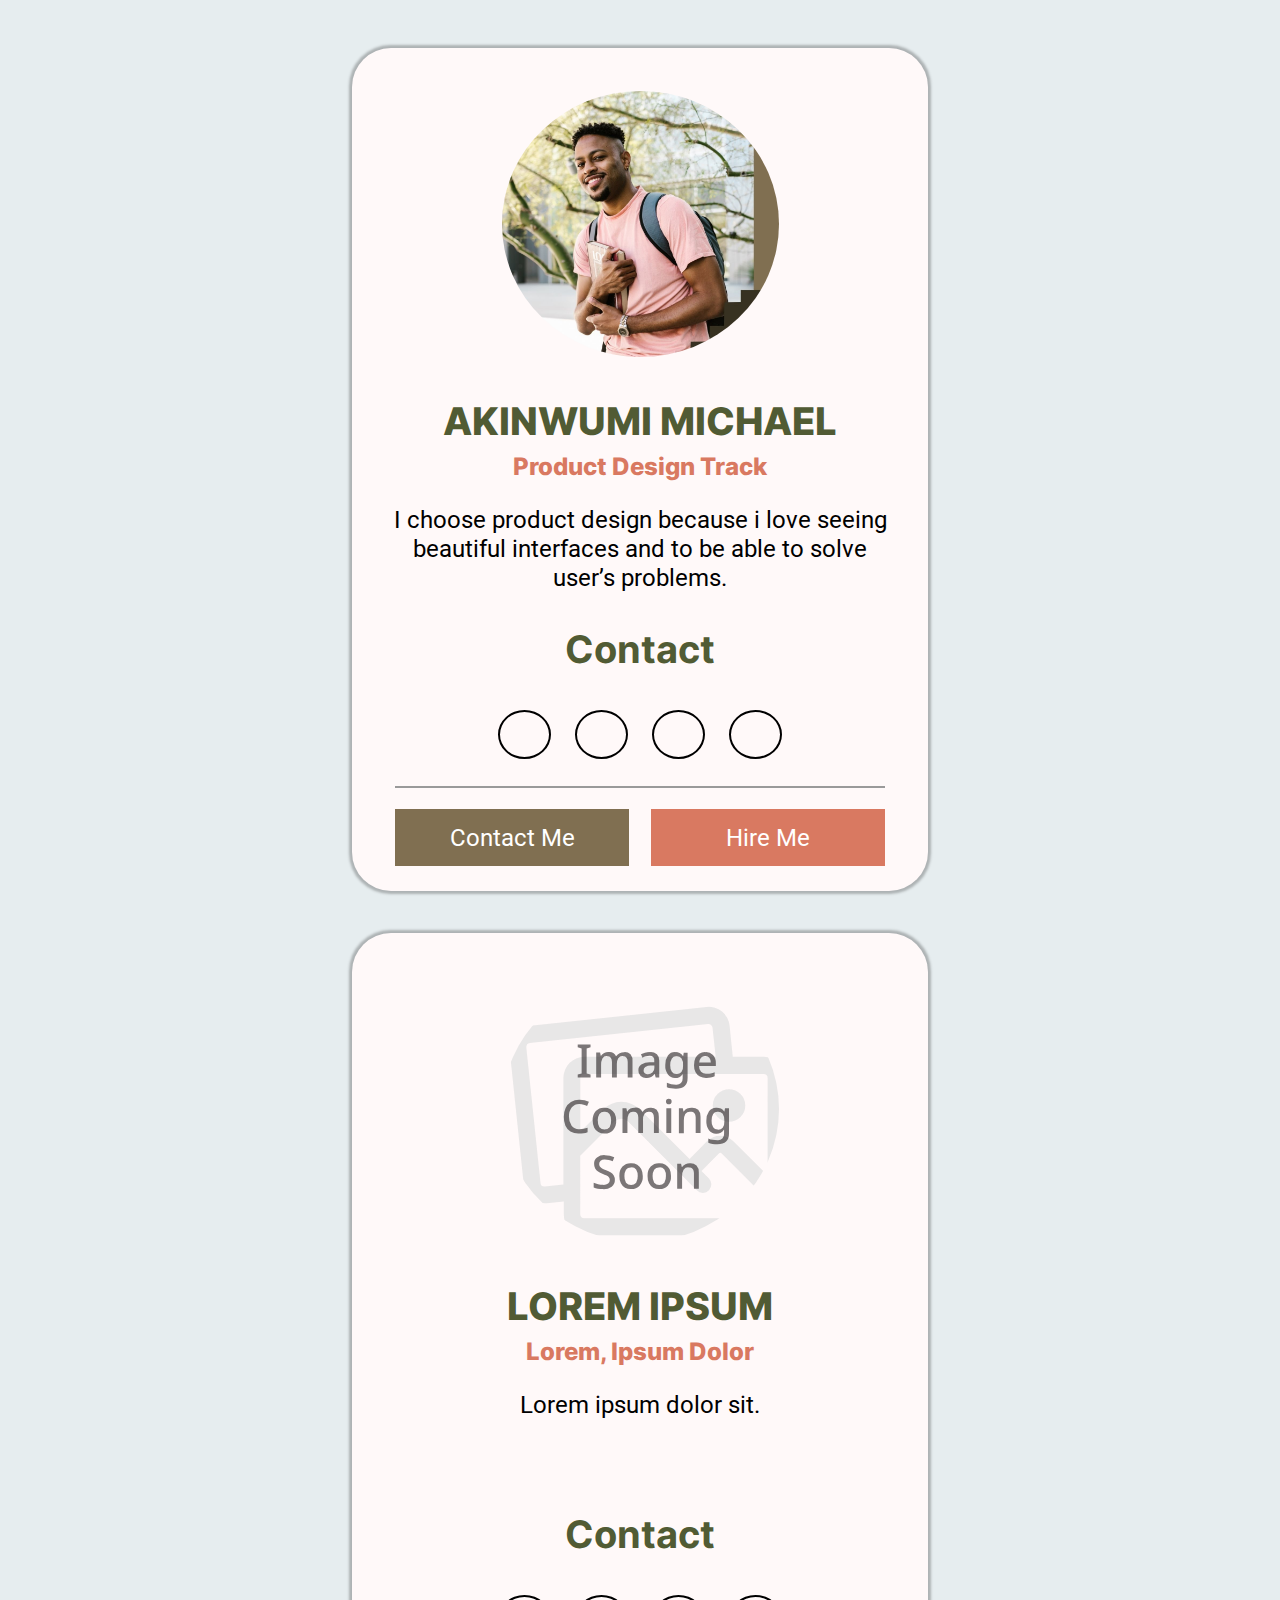
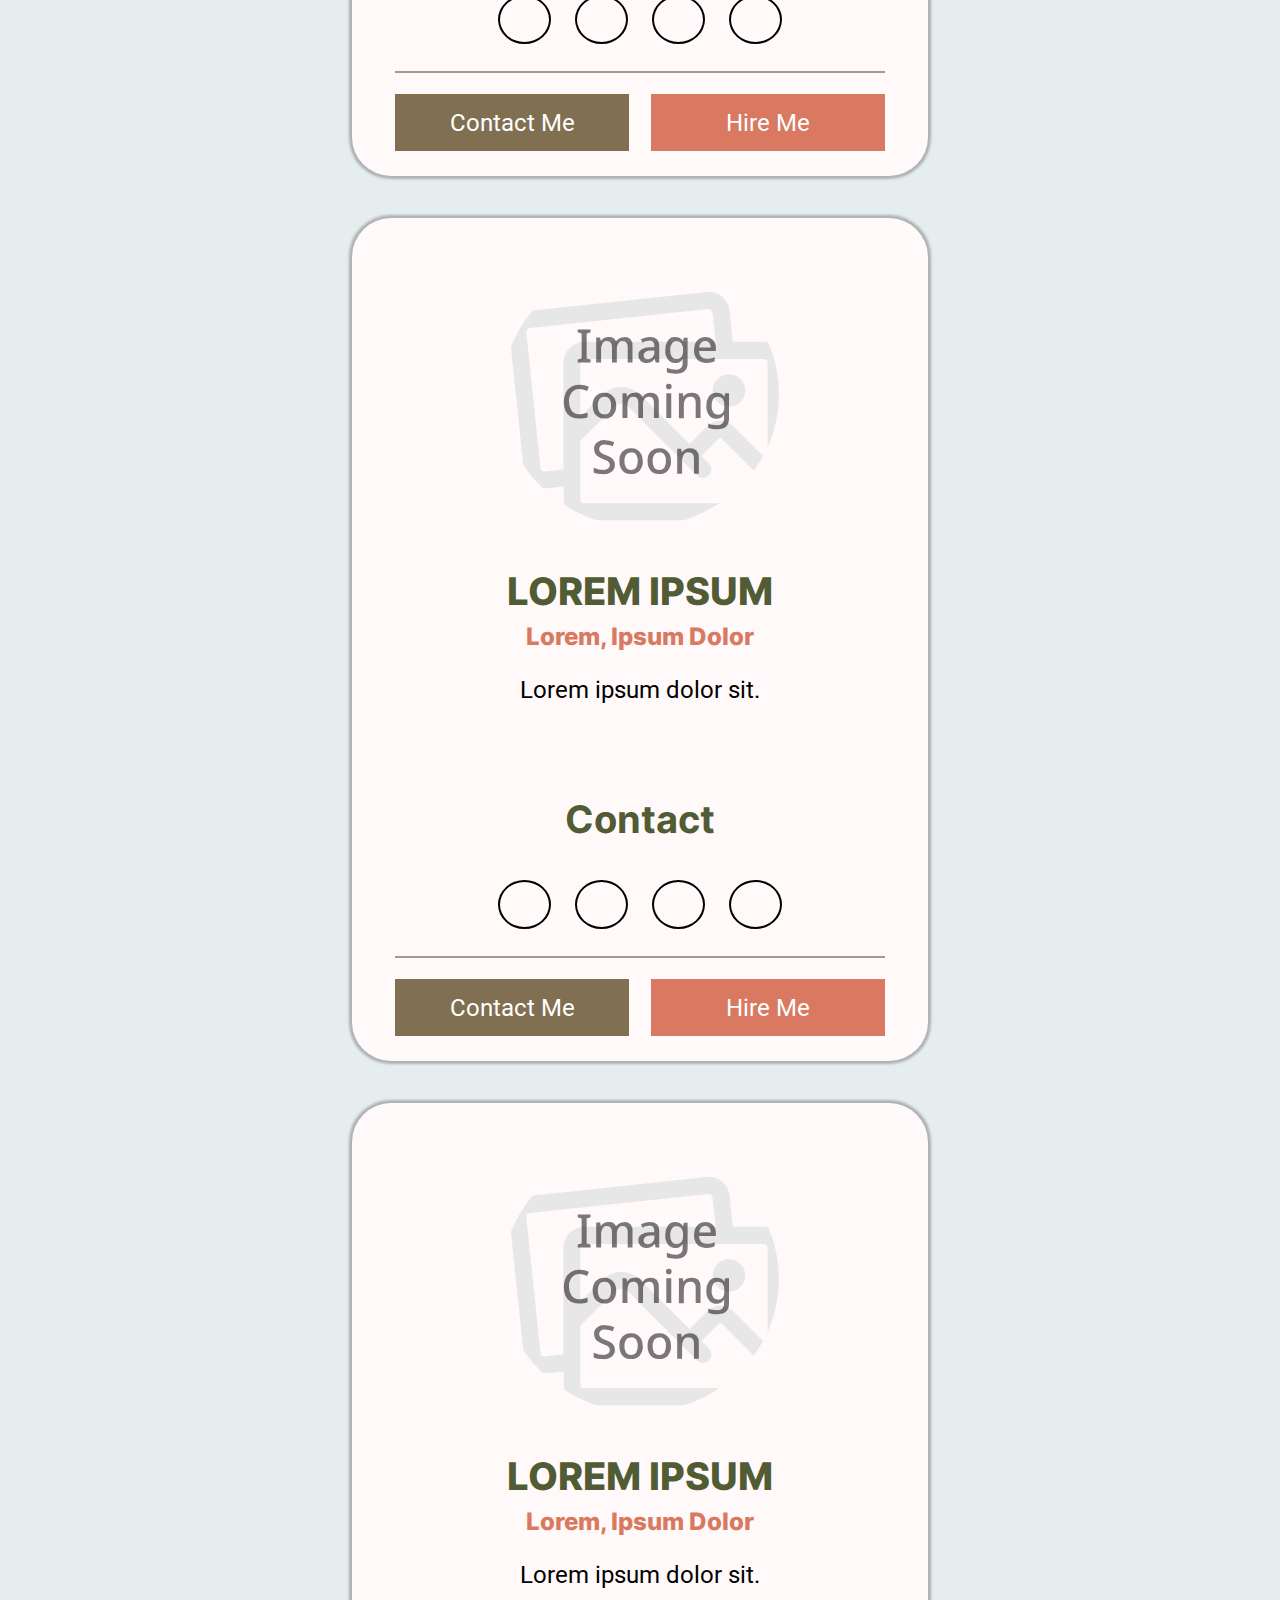
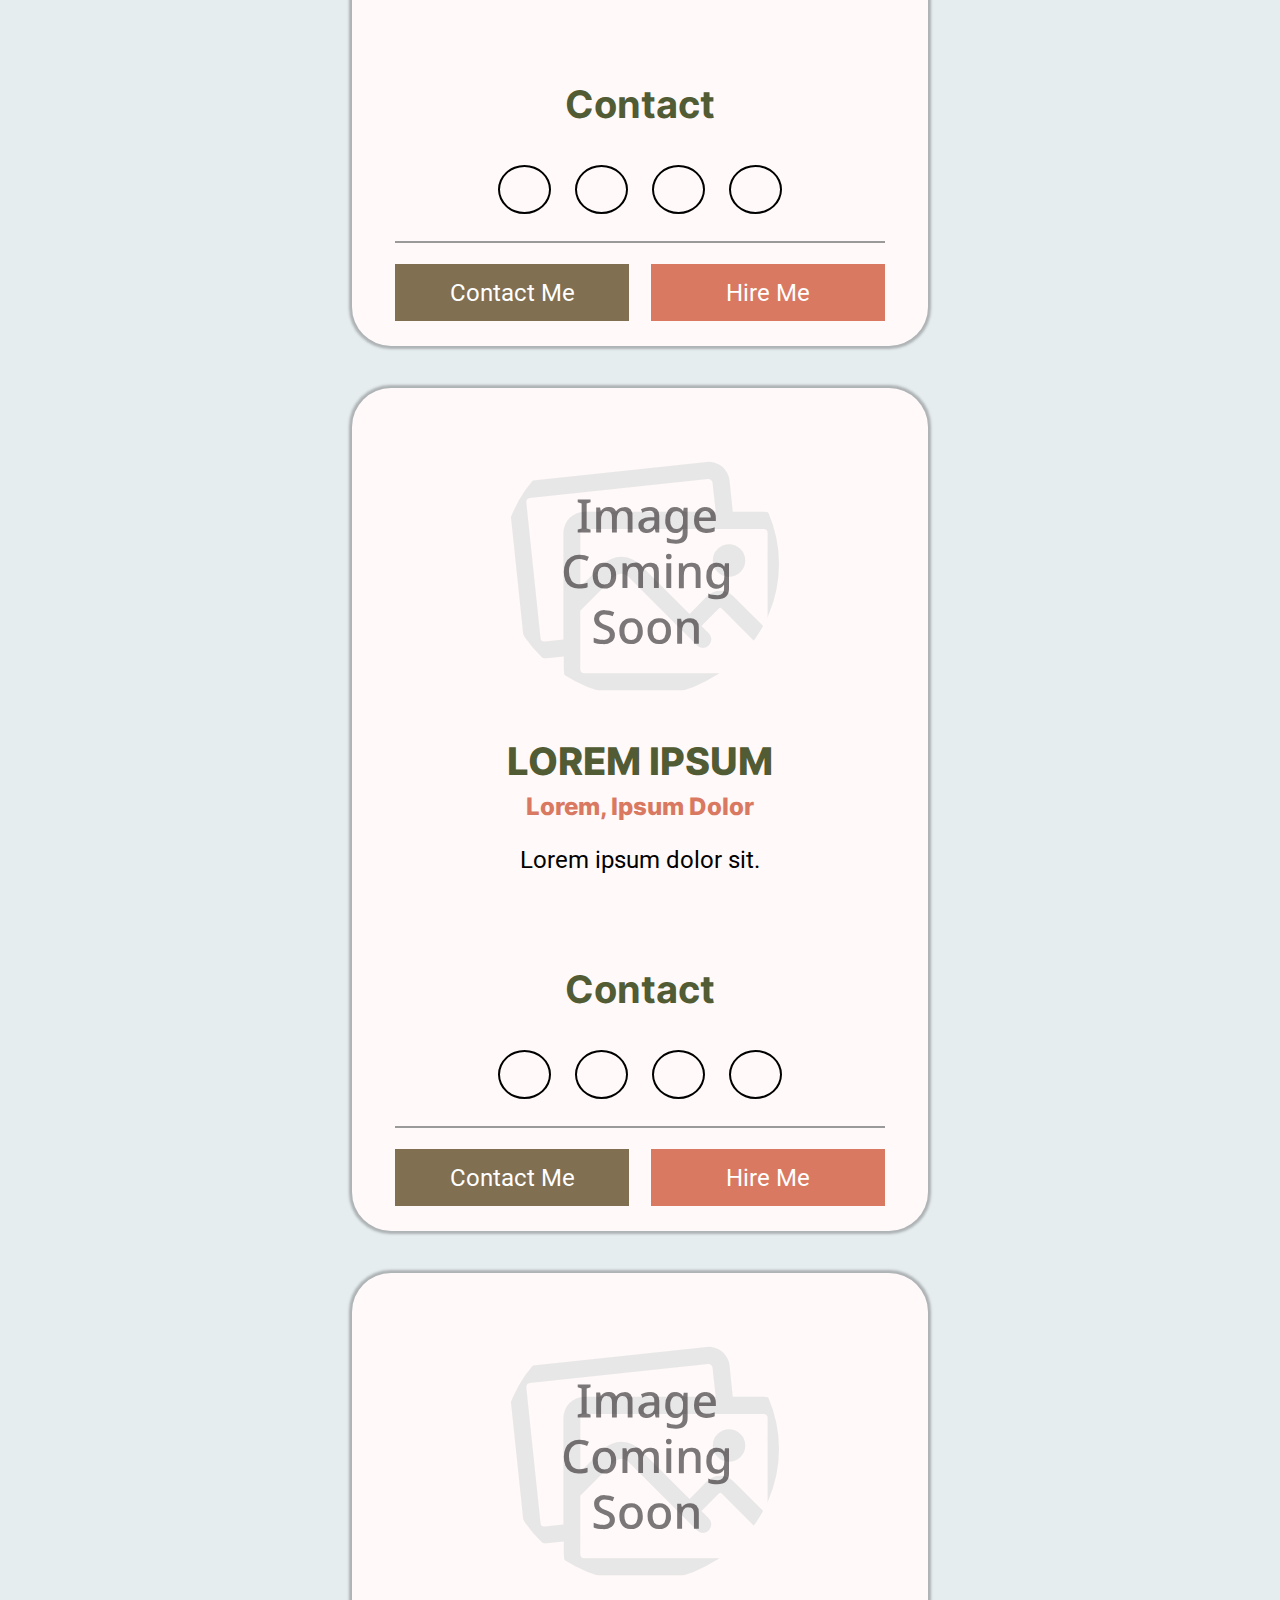
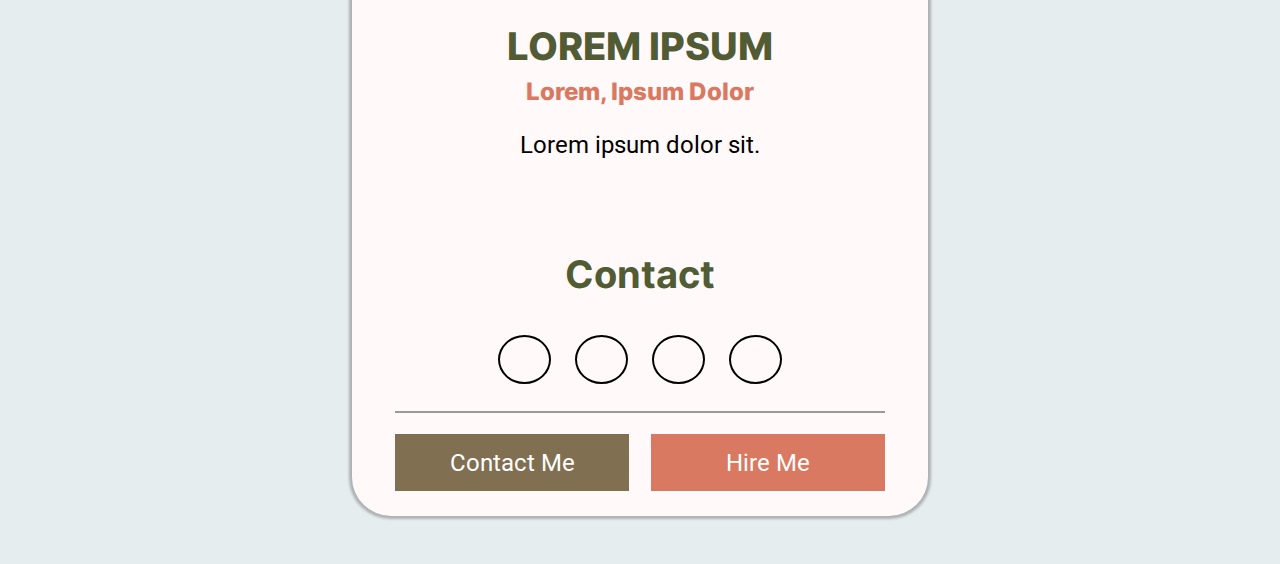
==== assignment-card/index.html @ 0c10f3e3 "Commit assigned usercards" ====
<!DOCTYPE html>
<html lang="en">
      <head>
            <meta charset="UTF-8" />
            <meta
                  name="viewport"
                  content="width=device-width, initial-scale=1.0"
            />
            <link rel="stylesheet" href="./assets/css/reset.css" />
            <link rel="stylesheet" href="./assets/css/styles.css" />
            <link
                  rel="stylesheet"
                  href="https://cdnjs.cloudflare.com/ajax/libs/font-awesome/6.5.2/css/all.min.css"
                  integrity="sha512-SnH5WK+bZxgPHs44uWIX+LLJAJ9/2PkPKZ5QiAj6Ta86w+fsb2TkcmfRyVX3pBnMFcV7oQPJkl9QevSCWr3W6A=="
                  crossorigin="anonymous"
                  referrerpolicy="no-referrer"
            />
            <title>Title</title>
      </head>
      <body>
            <article class="user-card-1">
                  <header>
                        <div class="uc1-pfp-wrapper">
                              <img
                                    class="uc1-pfp"
                                    src="./assets/images/e0ad8383e7678d2ae6176941e4cc9ec3.jpeg"
                                    alt="Profile picture"
                                    title="Profile picture"
                              />
                        </div>
                  </header>
                  <main>
                        <div class="fixed-height">
                              <h2 class="uc1-username">Akinwumi Michael</h2>
                              <p class="uc1-occupation">Product design track</p>
                              <p class="uc1-description">
                                    I choose product design because i love
                                    seeing beautiful interfaces and to be able
                                    to solve user’s problems.
                              </p>
                        </div>
                        <ul class="uc1-h3-margin">
                              <h3 class="uc1-socials-h3">Contact</h3>
                              <div class="uc1-socials-div">
                                    <li class="uc1-social-link">
                                          <a href="https://www.facebook.com"
                                                ><i
                                                      class="fa-brands fa-facebook-f"
                                                ></i
                                          ></a>
                                    </li>
                                    <li class="uc1-social-link">
                                          <a href="https://www.whatsapp.com"
                                                ><i
                                                      class="fa-brands fa-whatsapp"
                                                ></i
                                          ></a>
                                    </li>
                                    <li class="uc1-social-link">
                                          <a href="https://www.instagram.com"
                                                ><i
                                                      class="fa-brands fa-instagram"
                                                ></i
                                          ></a>
                                    </li>
                                    <li class="uc1-social-link">
                                          <a href="https://twitter.com"
                                                ><i
                                                      class="fa-brands fa-twitter"
                                                ></i
                                          ></a>
                                    </li>
                              </div>
                        </ul>
                  </main>
                  <footer>
                        <ul class="uc1-footer">
                              <button class="uc1-button uc1-brown-button">
                                    Contact me
                              </button>
                              <button class="uc1-button uc1-orange-button">
                                    Hire me
                              </button>
                        </ul>
                  </footer>
            </article>
            <article class="user-card">
                  <header>
                        <div class="uc-pfp-wrapper">
                              <img
                                    class="uc-pfp"
                                    src="./assets/images/image-not found-outlines-41.svg"
                                    alt="Profile picture"
                                    title="Profile picture"
                              />
                        </div>
                  </header>
                  <main>
                        <div class="fixed-height">
                              <h2 class="uc-username">Lorem Ipsum</h2>
                              <p class="uc-occupation">Lorem, ipsum dolor</p>
                              <p class="uc-description">
                                    Lorem ipsum dolor sit.
                              </p>
                        </div>
                        <ul class="uc-h3-margin">
                              <h3 class="uc-socials-h3">Contact</h3>
                              <div class="uc-socials-div">
                                    <li class="uc-social-link">
                                          <a href="https://www.facebook.com"
                                                ><i
                                                      class="fa-brands fa-facebook-f"
                                                ></i
                                          ></a>
                                    </li>
                                    <li class="uc-social-link">
                                          <a href="https://www.whatsapp.com"
                                                ><i
                                                      class="fa-brands fa-whatsapp"
                                                ></i
                                          ></a>
                                    </li>
                                    <li class="uc-social-link">
                                          <a href="https://www.instagram.com"
                                                ><i
                                                      class="fa-brands fa-instagram"
                                                ></i
                                          ></a>
                                    </li>
                                    <li class="uc-social-link">
                                          <a href="https://twitter.com"
                                                ><i
                                                      class="fa-brands fa-twitter"
                                                ></i
                                          ></a>
                                    </li>
                              </div>
                        </ul>
                  </main>
                  <footer>
                        <ul class="uc-footer">
                              <button class="uc-button uc-brown-button">
                                    Contact me
                              </button>
                              <button class="uc-button uc-orange-button">
                                    Hire me
                              </button>
                        </ul>
                  </footer>
            </article>
            <article class="user-card">
                  <header>
                        <div class="uc-pfp-wrapper">
                              <img
                                    class="uc-pfp"
                                    src="./assets/images/image-not found-outlines-41.svg"
                                    alt="Profile picture"
                                    title="Profile picture"
                              />
                        </div>
                  </header>
                  <main>
                        <div class="fixed-height">
                              <h2 class="uc-username">Lorem Ipsum</h2>
                              <p class="uc-occupation">Lorem, ipsum dolor</p>
                              <p class="uc-description">
                                    Lorem ipsum dolor sit.
                              </p>
                        </div>
                        <ul class="uc-h3-margin">
                              <h3 class="uc-socials-h3">Contact</h3>
                              <div class="uc-socials-div">
                                    <li class="uc-social-link">
                                          <a href="https://www.facebook.com"
                                                ><i
                                                      class="fa-brands fa-facebook-f"
                                                ></i
                                          ></a>
                                    </li>
                                    <li class="uc-social-link">
                                          <a href="https://www.whatsapp.com"
                                                ><i
                                                      class="fa-brands fa-whatsapp"
                                                ></i
                                          ></a>
                                    </li>
                                    <li class="uc-social-link">
                                          <a href="https://www.instagram.com"
                                                ><i
                                                      class="fa-brands fa-instagram"
                                                ></i
                                          ></a>
                                    </li>
                                    <li class="uc-social-link">
                                          <a href="https://twitter.com"
                                                ><i
                                                      class="fa-brands fa-twitter"
                                                ></i
                                          ></a>
                                    </li>
                              </div>
                        </ul>
                  </main>
                  <footer>
                        <ul class="uc-footer">
                              <button class="uc-button uc-brown-button">
                                    Contact me
                              </button>
                              <button class="uc-button uc-orange-button">
                                    Hire me
                              </button>
                        </ul>
                  </footer>
            </article>
            <article class="user-card">
                  <header>
                        <div class="uc-pfp-wrapper">
                              <img
                                    class="uc-pfp"
                                    src="./assets/images/image-not found-outlines-41.svg"
                                    alt="Profile picture"
                                    title="Profile picture"
                              />
                        </div>
                  </header>
                  <main>
                        <div class="fixed-height">
                              <h2 class="uc-username">Lorem Ipsum</h2>
                              <p class="uc-occupation">Lorem, ipsum dolor</p>
                              <p class="uc-description">
                                    Lorem ipsum dolor sit.
                              </p>
                        </div>
                        <ul class="uc-h3-margin">
                              <h3 class="uc-socials-h3">Contact</h3>
                              <div class="uc-socials-div">
                                    <li class="uc-social-link">
                                          <a href="https://www.facebook.com"
                                                ><i
                                                      class="fa-brands fa-facebook-f"
                                                ></i
                                          ></a>
                                    </li>
                                    <li class="uc-social-link">
                                          <a href="https://www.whatsapp.com"
                                                ><i
                                                      class="fa-brands fa-whatsapp"
                                                ></i
                                          ></a>
                                    </li>
                                    <li class="uc-social-link">
                                          <a href="https://www.instagram.com"
                                                ><i
                                                      class="fa-brands fa-instagram"
                                                ></i
                                          ></a>
                                    </li>
                                    <li class="uc-social-link">
                                          <a href="https://twitter.com"
                                                ><i
                                                      class="fa-brands fa-twitter"
                                                ></i
                                          ></a>
                                    </li>
                              </div>
                        </ul>
                  </main>
                  <footer>
                        <ul class="uc-footer">
                              <button class="uc-button uc-brown-button">
                                    Contact me
                              </button>
                              <button class="uc-button uc-orange-button">
                                    Hire me
                              </button>
                        </ul>
                  </footer>
            </article>
            <article class="user-card">
                  <header>
                        <div class="uc-pfp-wrapper">
                              <img
                                    class="uc-pfp"
                                    src="./assets/images/image-not found-outlines-41.svg"
                                    alt="Profile picture"
                                    title="Profile picture"
                              />
                        </div>
                  </header>
                  <main>
                        <div class="fixed-height">
                              <h2 class="uc-username">Lorem Ipsum</h2>
                              <p class="uc-occupation">Lorem, ipsum dolor</p>
                              <p class="uc-description">
                                    Lorem ipsum dolor sit.
                              </p>
                        </div>
                        <ul class="uc-h3-margin">
                              <h3 class="uc-socials-h3">Contact</h3>
                              <div class="uc-socials-div">
                                    <li class="uc-social-link">
                                          <a href="https://www.facebook.com"
                                                ><i
                                                      class="fa-brands fa-facebook-f"
                                                ></i
                                          ></a>
                                    </li>
                                    <li class="uc-social-link">
                                          <a href="https://www.whatsapp.com"
                                                ><i
                                                      class="fa-brands fa-whatsapp"
                                                ></i
                                          ></a>
                                    </li>
                                    <li class="uc-social-link">
                                          <a href="https://www.instagram.com"
                                                ><i
                                                      class="fa-brands fa-instagram"
                                                ></i
                                          ></a>
                                    </li>
                                    <li class="uc-social-link">
                                          <a href="https://twitter.com"
                                                ><i
                                                      class="fa-brands fa-twitter"
                                                ></i
                                          ></a>
                                    </li>
                              </div>
                        </ul>
                  </main>
                  <footer>
                        <ul class="uc-footer">
                              <button class="uc-button uc-brown-button">
                                    Contact me
                              </button>
                              <button class="uc-button uc-orange-button">
                                    Hire me
                              </button>
                        </ul>
                  </footer>
            </article>
            <article class="user-card">
                  <header>
                        <div class="uc-pfp-wrapper">
                              <img
                                    class="uc-pfp"
                                    src="./assets/images/image-not found-outlines-41.svg"
                                    alt="Profile picture"
                                    title="Profile picture"
                              />
                        </div>
                  </header>
                  <main>
                        <div class="fixed-height">
                              <h2 class="uc-username">Lorem Ipsum</h2>
                              <p class="uc-occupation">Lorem, ipsum dolor</p>
                              <p class="uc-description">
                                    Lorem ipsum dolor sit.
                              </p>
                        </div>
                        <ul class="uc-h3-margin">
                              <h3 class="uc-socials-h3">Contact</h3>
                              <div class="uc-socials-div">
                                    <li class="uc-social-link">
                                          <a href="https://www.facebook.com"
                                                ><i
                                                      class="fa-brands fa-facebook-f"
                                                ></i
                                          ></a>
                                    </li>
                                    <li class="uc-social-link">
                                          <a href="https://www.whatsapp.com"
                                                ><i
                                                      class="fa-brands fa-whatsapp"
                                                ></i
                                          ></a>
                                    </li>
                                    <li class="uc-social-link">
                                          <a href="https://www.instagram.com"
                                                ><i
                                                      class="fa-brands fa-instagram"
                                                ></i
                                          ></a>
                                    </li>
                                    <li class="uc-social-link">
                                          <a href="https://twitter.com"
                                                ><i
                                                      class="fa-brands fa-twitter"
                                                ></i
                                          ></a>
                                    </li>
                              </div>
                        </ul>
                  </main>
                  <footer>
                        <ul class="uc-footer">
                              <button class="uc-button uc-brown-button">
                                    Contact me
                              </button>
                              <button class="uc-button uc-orange-button">
                                    Hire me
                              </button>
                        </ul>
                  </footer>
            </article>
      </body>
</html>
---- assignment-card/assets/css/styles.css ----
@font-face {
      font-family: Roboto;
      src: url(./../fonts/Roboto/Roboto-Regular.ttf);
}
@font-face {
      font-family: Inter-ExtraBold;
      src: url(./../fonts/Inter/static/Inter-ExtraBold.ttf);
}
@font-face {
      font-family: Inter-Bold;
      src: url(./../fonts/Inter/static/Inter-Bold.ttf);
}
html {
      font-size: 24px;
      --user-card-1__greenish-color: #515b34;
      --user-card-1__orange-color: #d97961;
}
body {
      display: flex;
      box-sizing: border-box;
      text-align: center;
      line-height: 1.2;
      padding: 2rem;
      background-color: #e6edef;
      flex-wrap: wrap;
      gap: 1.75rem;
}
button {
      cursor: pointer;
}

.user-card-1 {
      display: flex;
      min-width: 24rem;
      max-width: 24rem;
      min-height: 35.125rem;
      border-radius: 39px;
      margin: 0 auto;
      flex-direction: column;
      background-color: #fff9f9;
      box-shadow: 0 0 2.5px 2.5px rgba(0, 0, 0, 0.25);
}
.uc1-pfp {
      width: 290px;
      height: 290px;
      object-fit: cover;
      object-position: left;
}
.uc1-pfp-wrapper {
      display: inline-block;
      width: 277px;
      height: 266px;
      border-radius: 50%;
      overflow: hidden;
      margin: 1.8rem 6.2rem 1.4rem;
}
.fixed-height {
      height: 194.853px;
      overflow: hidden;
      text-overflow: clip;
}
.uc1-username,
.uc1-occupation {
      font-family: Inter-ExtraBold, Verdana, Tahoma, sans-serif;
}
.uc1-username,
.uc1-occupation,
.uc1-description,
.uc1-socials-h3 {
      padding: 0 1.5rem;
}
.uc1-username {
      text-transform: uppercase;
      font-size: 1.6rem;
      padding-bottom: 0.4rem;
      color: var(--user-card-1__greenish-color);
}
.uc1-occupation {
      text-transform: capitalize;
      padding-bottom: 1rem;
      color: var(--user-card-1__orange-color);
}
.uc1-description,
.uc1-button {
      font-family: Roboto, Verdana, Tahoma, sans-serif;
}
.uc1-description {
      font-family: Roboto, Verdana, Tahoma, sans-serif;
}
.uc1-h3-margin,
.uc-h3-margin {
      margin-top: 1.4rem;
}
.uc1-socials-h3 {
      font-family: Inter-Bold, Verdana, Tahoma, sans-serif;
      font-size: 1.6rem;
      padding-bottom: 1rem;
      color: var(--user-card-1__greenish-color);
}
.uc1-socials-div {
      display: flex;
      justify-content: center;
      gap: 1rem;
      padding: 0.6rem;
      margin: 0 5rem 0.5rem;
}
a:link {
      color: black;
}
a:visited {
      color: black;
}
.uc1-social-link {
      display: flex;
      position: relative;
      justify-content: center;
      align-items: center;
      border: 2px solid black;
      border-radius: 50%;
      width: 49px;
      height: 45px;
}
.fa-facebook-f {
      font-size: 1.5rem;
      position: absolute;
      left: 28%;
      top: 24%;
}
.fa-whatsapp {
      font-size: 1.35rem;
      position: absolute;
      left: 23%;
      top: 15%;
}
.fa-instagram {
      font-size: 1.4rem;
      position: absolute;
      left: 21%;
      top: 15%;
}
.fa-twitter {
      font-size: 1.2rem;
      position: absolute;
      left: 23%;
      top: 20%;
}
.uc1-footer {
      display: flex;
      border-top: 2px solid #9a9a9a;
      margin: 0 1.8rem;
      justify-content: space-between;
      gap: 0.9rem;
      padding: 0.9rem 0 0.5rem;
}
.uc1-button {
      border: none;
      outline: none;
      box-shadow: none;
      font-size: 24px;
      width: 9.8rem;
      padding: 0.6rem;
      text-transform: capitalize;
      color: white;
}
.uc1-brown-button {
      background-color: #806f51;
}
.uc1-orange-button {
      background-color: var(--user-card-1__orange-color);
}

.user-card {
      display: flex;
      min-width: 24rem;
      max-width: 24rem;
      min-height: 35.125rem;
      border-radius: 39px;
      margin: 0 auto;
      flex-direction: column;
      background-color: #fff9f9;
      box-shadow: 0 0 2.5px 2.5px rgba(0, 0, 0, 0.25);
}
.uc-pfp {
      width: 290px;
      height: 290px;
      object-fit: cover;
}
.uc-pfp-wrapper {
      display: inline-block;
      width: 277px;
      height: 266px;
      border-radius: 50%;
      overflow: hidden;
      margin: 1.8rem 6.2rem 1.4rem;
}
.uc-username,
.uc-occupation {
      font-family: Inter-ExtraBold, Verdana, Tahoma, sans-serif;
}
.uc-username,
.uc-occupation,
.uc-description,
.uc-socials-h3 {
      padding: 0 1.5rem;
}
.uc-username {
      text-transform: uppercase;
      font-size: 1.6rem;
      padding-bottom: 0.4rem;
      color: var(--user-card-1__greenish-color);
}
.uc-occupation {
      text-transform: capitalize;
      padding-bottom: 1rem;
      color: var(--user-card-1__orange-color);
}
.uc-description,
.uc-button {
      font-family: Roboto, Verdana, Tahoma, sans-serif;
}
.uc-description {
      font-family: Roboto, Verdana, Tahoma, sans-serif;
      padding-bottom: 1.4rem;
}
.uc-socials-h3 {
      font-family: Inter-Bold, Verdana, Tahoma, sans-serif;
      font-size: 1.6rem;
      padding-bottom: 1rem;
      color: var(--user-card-1__greenish-color);
}
.uc-socials-div {
      display: flex;
      justify-content: center;
      gap: 1rem;
      padding: 0.6rem;
      margin: 0 5rem 0.5rem;
}
.uc-social-link {
      display: flex;
      position: relative;
      justify-content: center;
      align-items: center;
      border: 2px solid black;
      border-radius: 50%;
      width: 49px;
      height: 45px;
}
.fa-facebook-f {
      font-size: 1.5rem;
      position: absolute;
      left: 28%;
      top: 24%;
}
.fa-whatsapp {
      font-size: 1.35rem;
      position: absolute;
      left: 23%;
      top: 15%;
}
.fa-instagram {
      font-size: 1.4rem;
      position: absolute;
      left: 21%;
      top: 15%;
}
.fa-twitter {
      font-size: 1.2rem;
      position: absolute;
      left: 23%;
      top: 20%;
}
.uc-footer {
      display: flex;
      border-top: 2px solid #9a9a9a;
      margin: 0 1.8rem;
      justify-content: space-between;
      gap: 0.9rem;
      padding: 0.9rem 0 0.5rem;
}
.uc-button {
      border: none;
      outline: none;
      box-shadow: none;
      font-size: 24px;
      width: 9.8rem;
      padding: 0.6rem;
      text-transform: capitalize;
      color: white;
}
.uc-brown-button {
      background-color: #806f51;
}
.uc-orange-button {
      background-color: var(--user-card-1__orange-color);
}
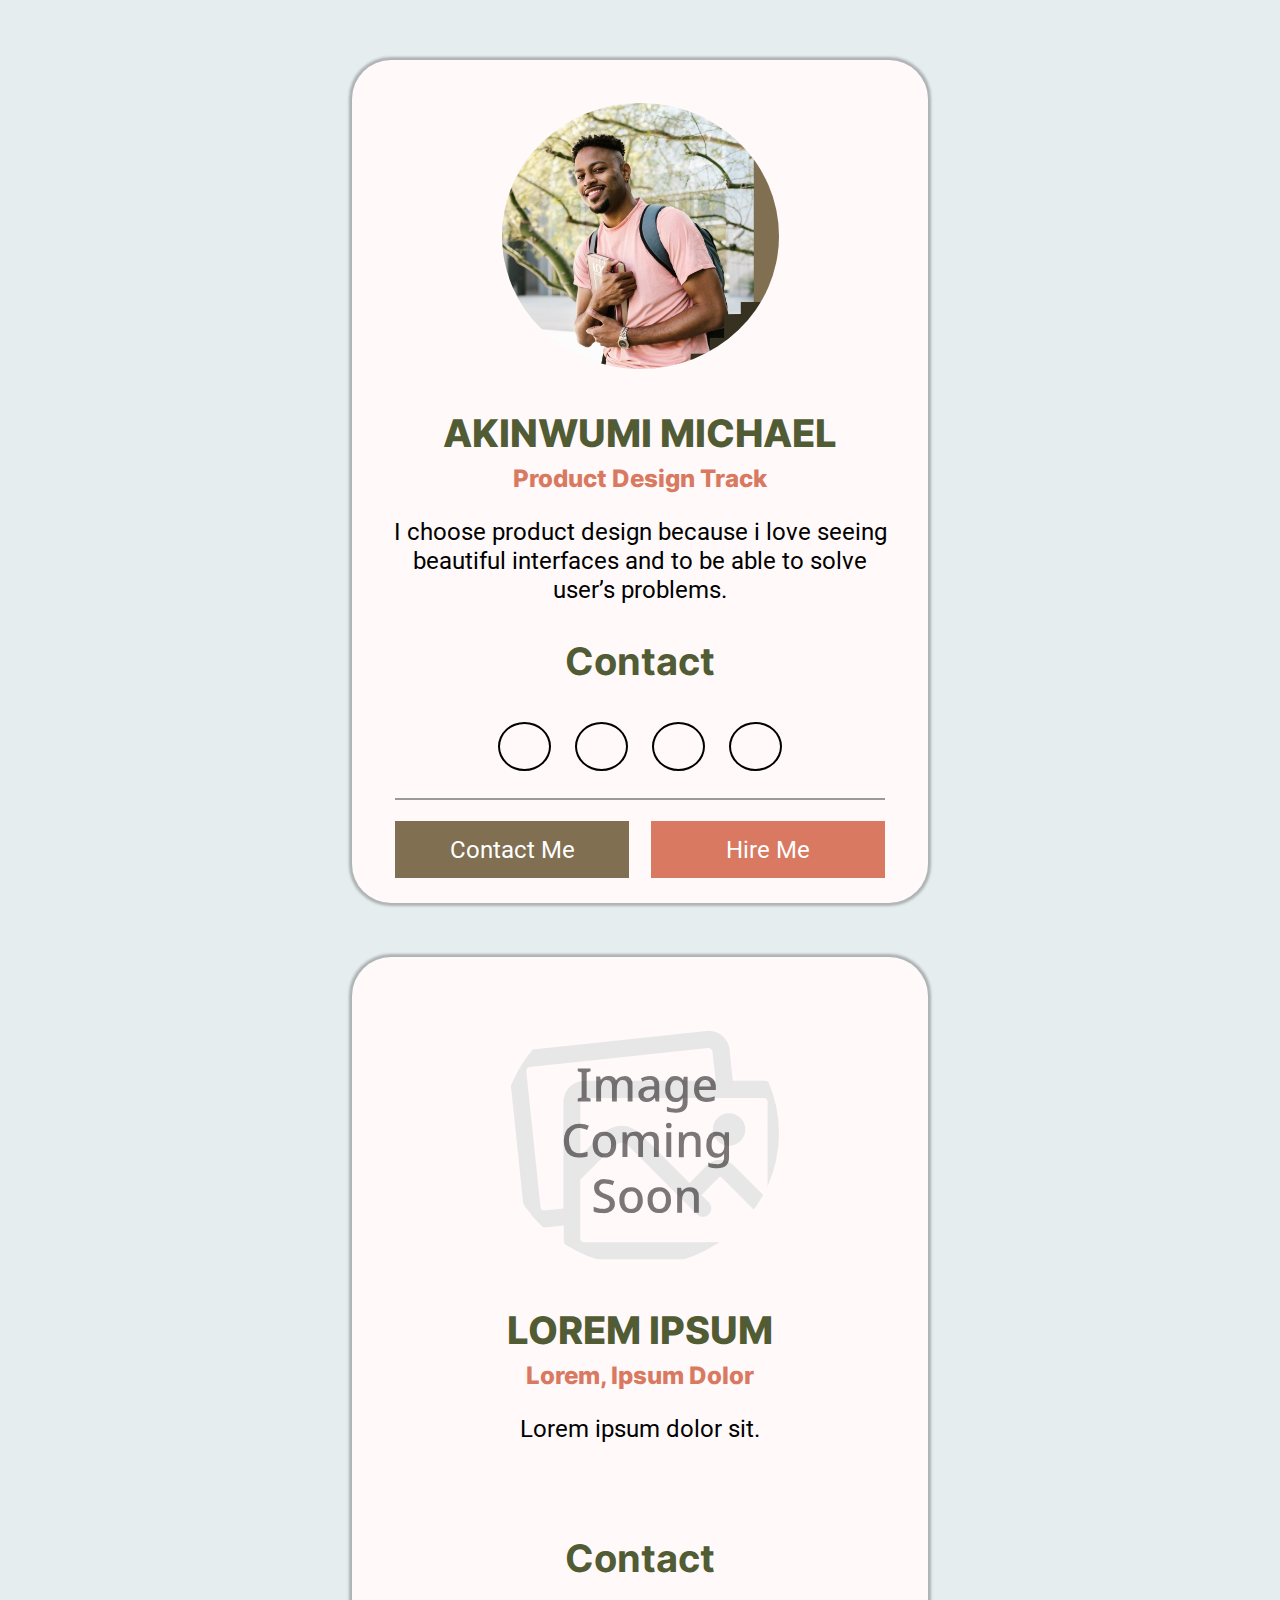
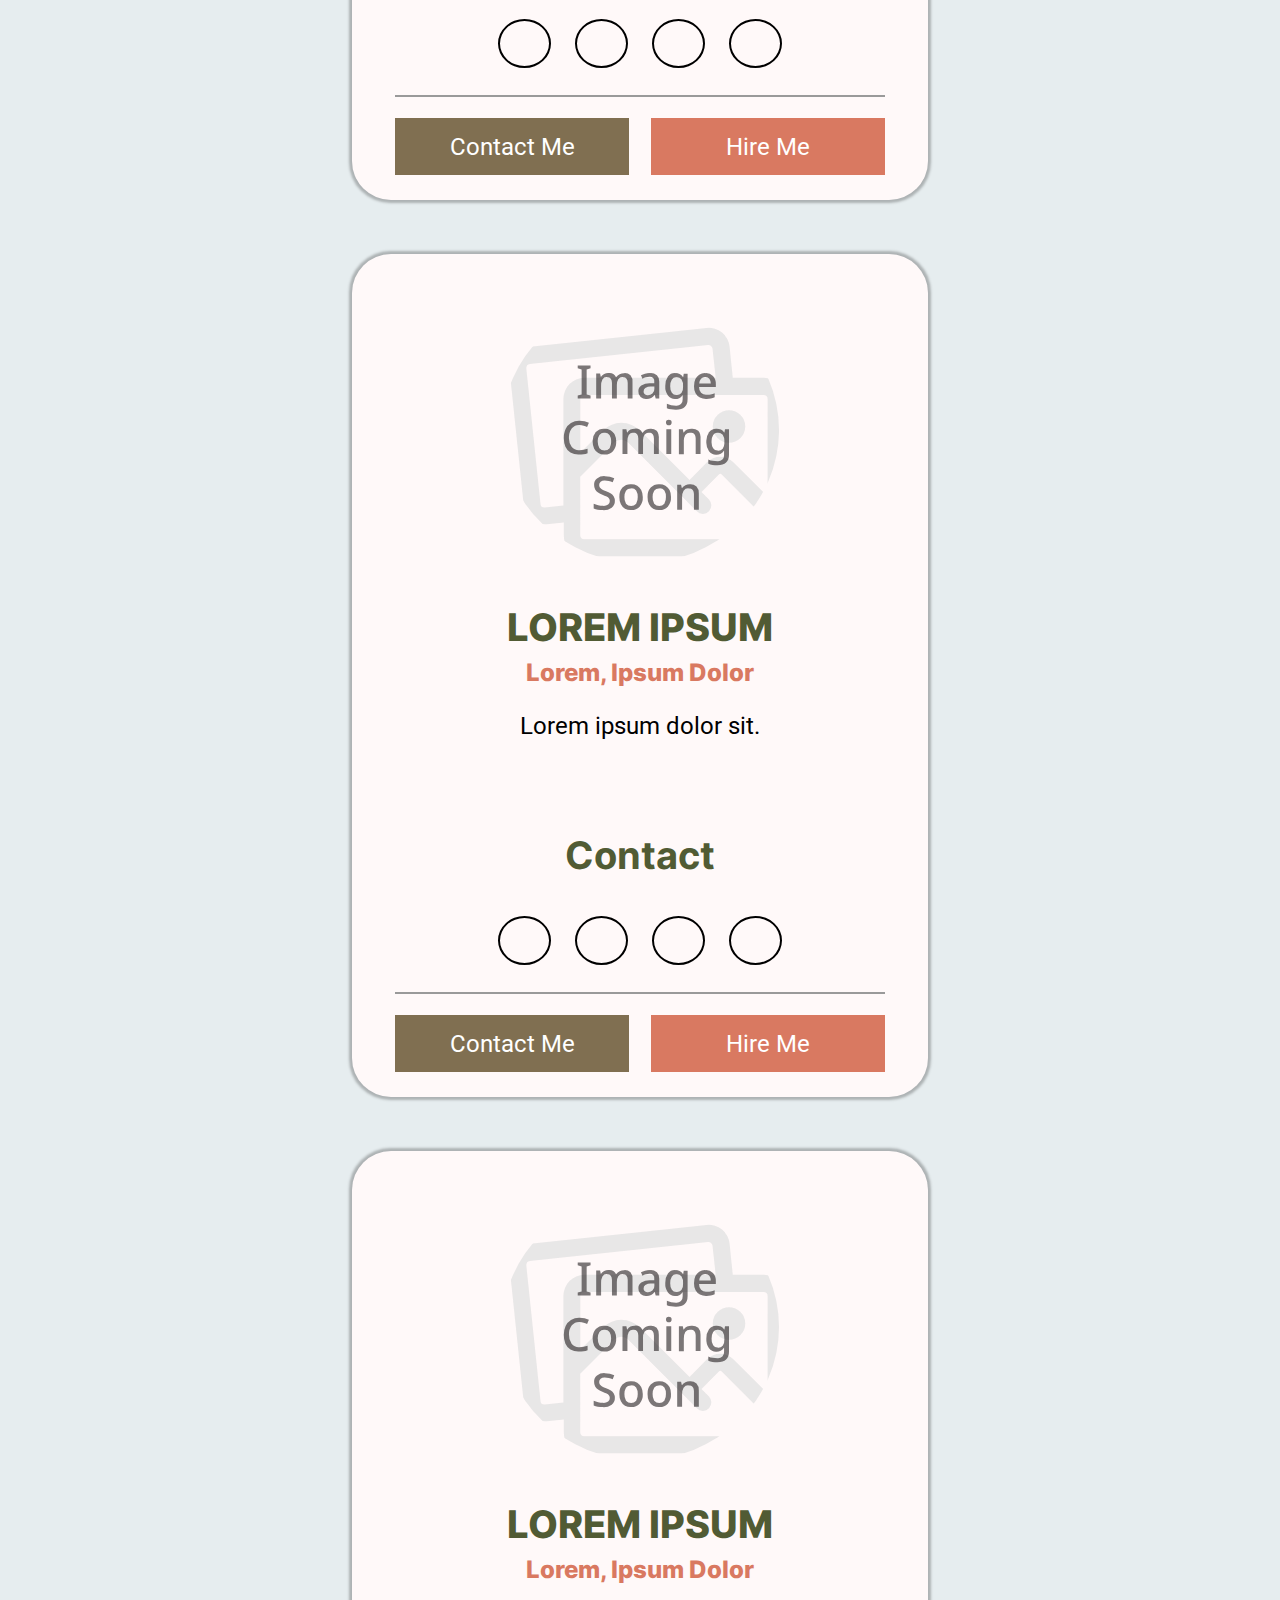
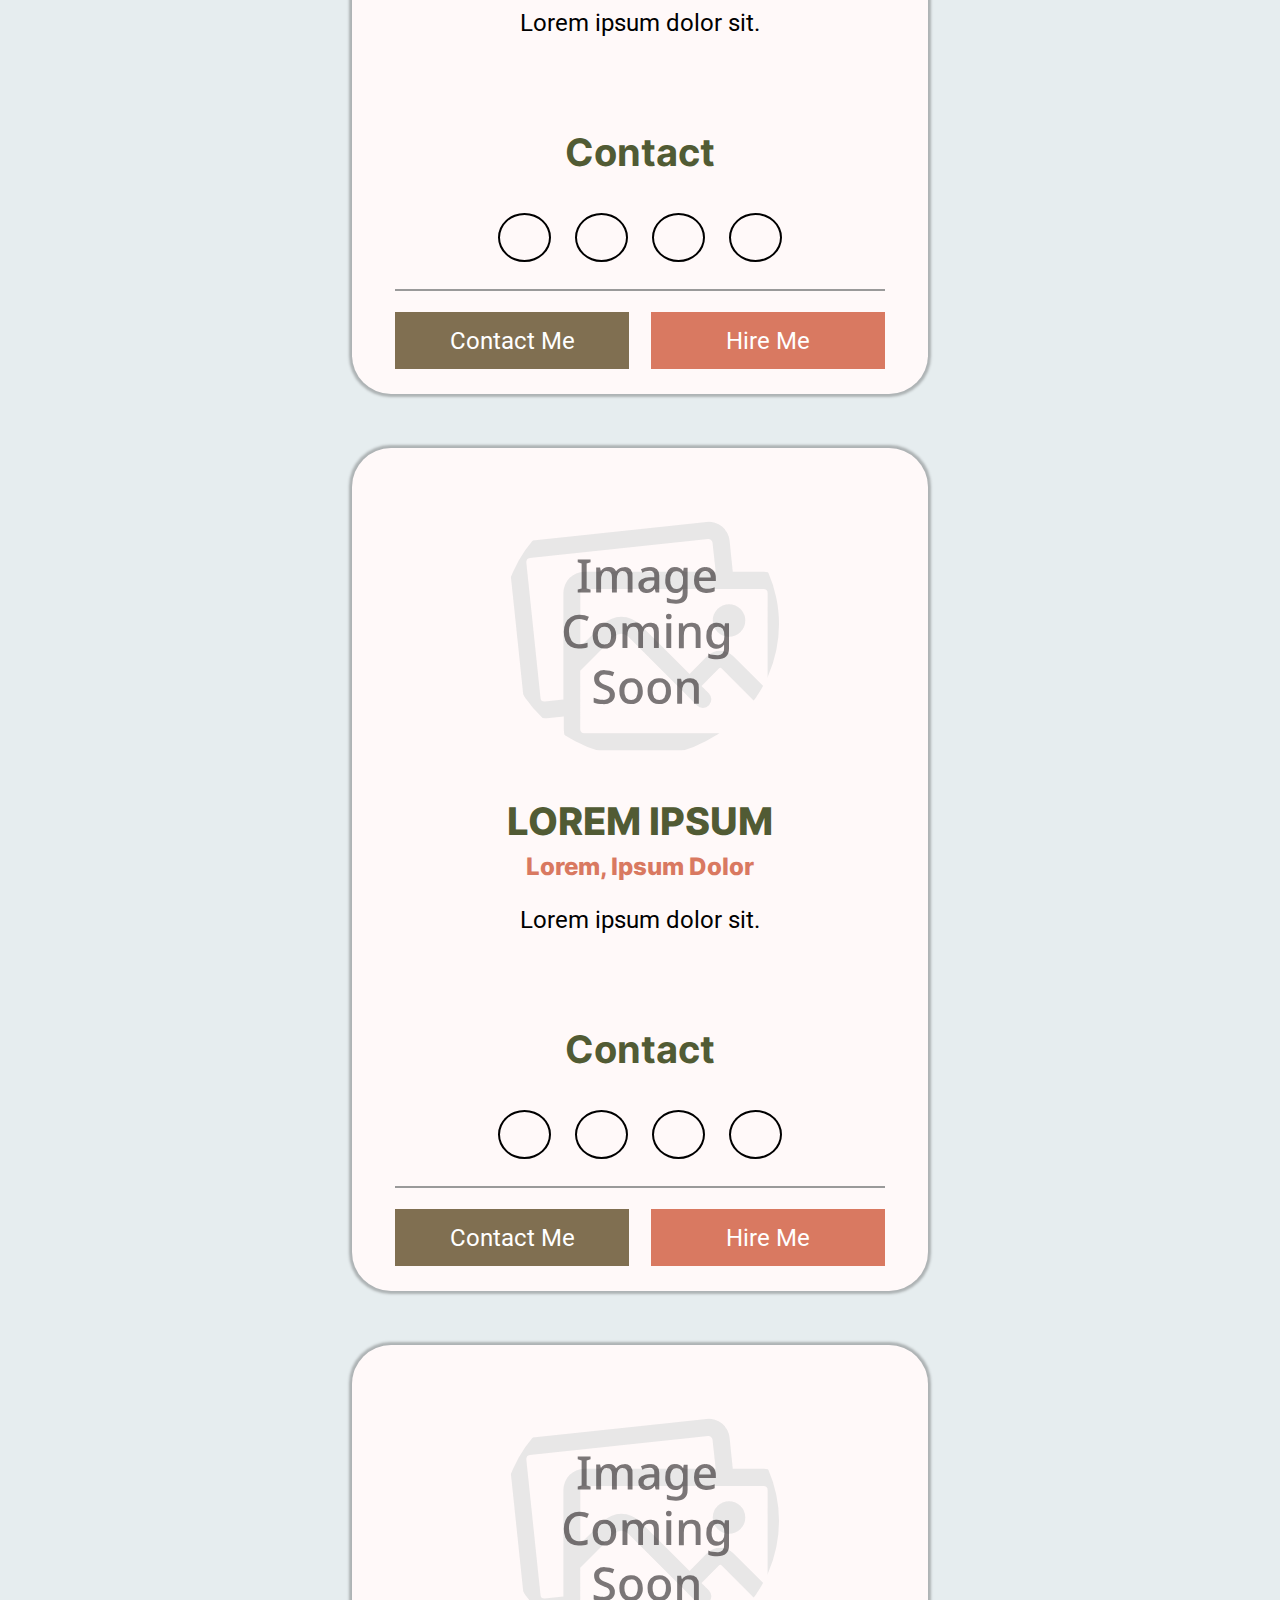
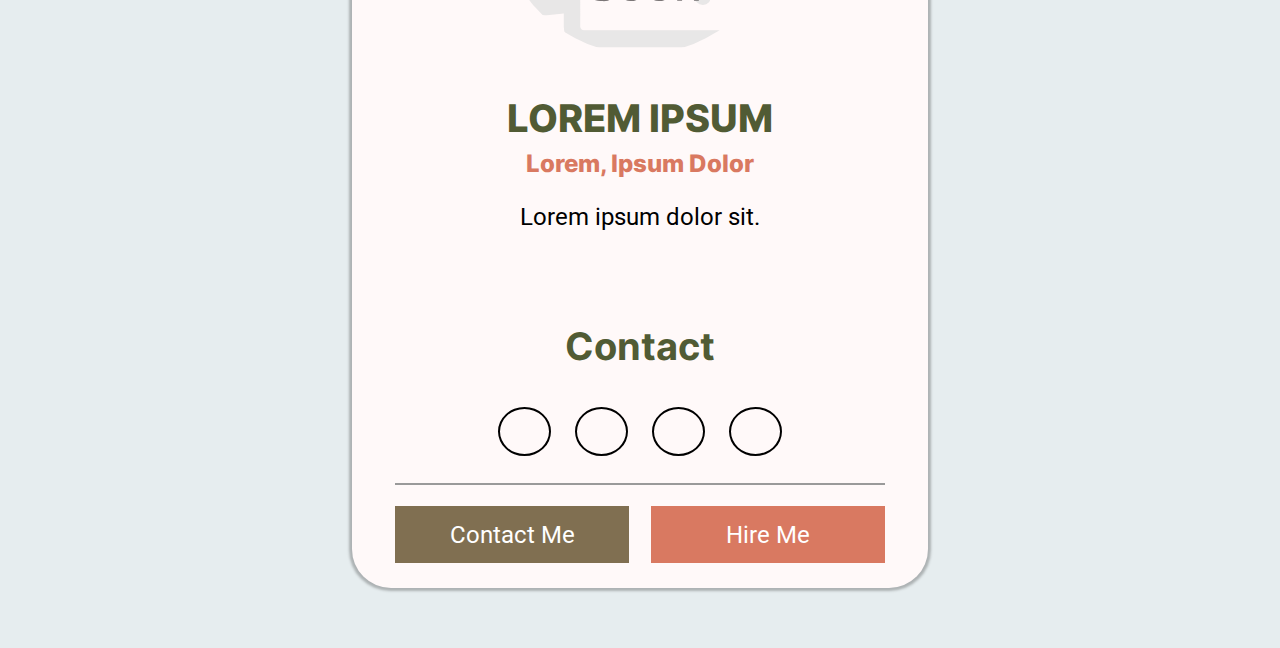
==== commit e7c4420e: "Fix structure" ====
--- a/assignment-card/index.html
+++ b/assignment-card/index.html
@@ -28,11 +28,11 @@
                                     title="Profile picture"
                               />
                         </div>
-                  </header>
-                  <main>
-                        <div class="fixed-height">
-                              <h2 class="uc1-username">Akinwumi Michael</h2>
-                              <p class="uc1-occupation">Product design track</p>
+                        <h2 class="uc1-username">Akinwumi Michael</h2>
+                        <p class="uc1-occupation">Product design track</p>
+                  </header>
+                  <main>
+                        <div class="fixed-height">
                               <p class="uc1-description">
                                     I choose product design because i love
                                     seeing beautiful interfaces and to be able
@@ -94,11 +94,11 @@
                                     title="Profile picture"
                               />
                         </div>
-                  </header>
-                  <main>
-                        <div class="fixed-height">
-                              <h2 class="uc-username">Lorem Ipsum</h2>
-                              <p class="uc-occupation">Lorem, ipsum dolor</p>
+                        <h2 class="uc-username">Lorem Ipsum</h2>
+                        <p class="uc-occupation">Lorem, ipsum dolor</p>
+                  </header>
+                  <main>
+                        <div class="fixed-height">
                               <p class="uc-description">
                                     Lorem ipsum dolor sit.
                               </p>
@@ -158,11 +158,11 @@
                                     title="Profile picture"
                               />
                         </div>
-                  </header>
-                  <main>
-                        <div class="fixed-height">
-                              <h2 class="uc-username">Lorem Ipsum</h2>
-                              <p class="uc-occupation">Lorem, ipsum dolor</p>
+                        <h2 class="uc-username">Lorem Ipsum</h2>
+                        <p class="uc-occupation">Lorem, ipsum dolor</p>
+                  </header>
+                  <main>
+                        <div class="fixed-height">
                               <p class="uc-description">
                                     Lorem ipsum dolor sit.
                               </p>
@@ -222,11 +222,11 @@
                                     title="Profile picture"
                               />
                         </div>
-                  </header>
-                  <main>
-                        <div class="fixed-height">
-                              <h2 class="uc-username">Lorem Ipsum</h2>
-                              <p class="uc-occupation">Lorem, ipsum dolor</p>
+                        <h2 class="uc-username">Lorem Ipsum</h2>
+                        <p class="uc-occupation">Lorem, ipsum dolor</p>
+                  </header>
+                  <main>
+                        <div class="fixed-height">
                               <p class="uc-description">
                                     Lorem ipsum dolor sit.
                               </p>
@@ -286,11 +286,11 @@
                                     title="Profile picture"
                               />
                         </div>
-                  </header>
-                  <main>
-                        <div class="fixed-height">
-                              <h2 class="uc-username">Lorem Ipsum</h2>
-                              <p class="uc-occupation">Lorem, ipsum dolor</p>
+                        <h2 class="uc-username">Lorem Ipsum</h2>
+                        <p class="uc-occupation">Lorem, ipsum dolor</p>
+                  </header>
+                  <main>
+                        <div class="fixed-height">
                               <p class="uc-description">
                                     Lorem ipsum dolor sit.
                               </p>
@@ -350,11 +350,11 @@
                                     title="Profile picture"
                               />
                         </div>
-                  </header>
-                  <main>
-                        <div class="fixed-height">
-                              <h2 class="uc-username">Lorem Ipsum</h2>
-                              <p class="uc-occupation">Lorem, ipsum dolor</p>
+                        <h2 class="uc-username">Lorem Ipsum</h2>
+                        <p class="uc-occupation">Lorem, ipsum dolor</p>
+                  </header>
+                  <main>
+                        <div class="fixed-height">
                               <p class="uc-description">
                                     Lorem ipsum dolor sit.
                               </p>
--- a/assignment-card/assets/css/styles.css
+++ b/assignment-card/assets/css/styles.css
@@ -20,10 +20,10 @@
       box-sizing: border-box;
       text-align: center;
       line-height: 1.2;
-      padding: 2rem;
+      padding: 2.5rem;
       background-color: #e6edef;
       flex-wrap: wrap;
-      gap: 1.75rem;
+      gap: 2.25rem;
 }
 button {
       cursor: pointer;
@@ -55,7 +55,7 @@
       margin: 1.8rem 6.2rem 1.4rem;
 }
 .fixed-height {
-      height: 194.853px;
+      height: 86.3906px;
       overflow: hidden;
       text-overflow: clip;
 }
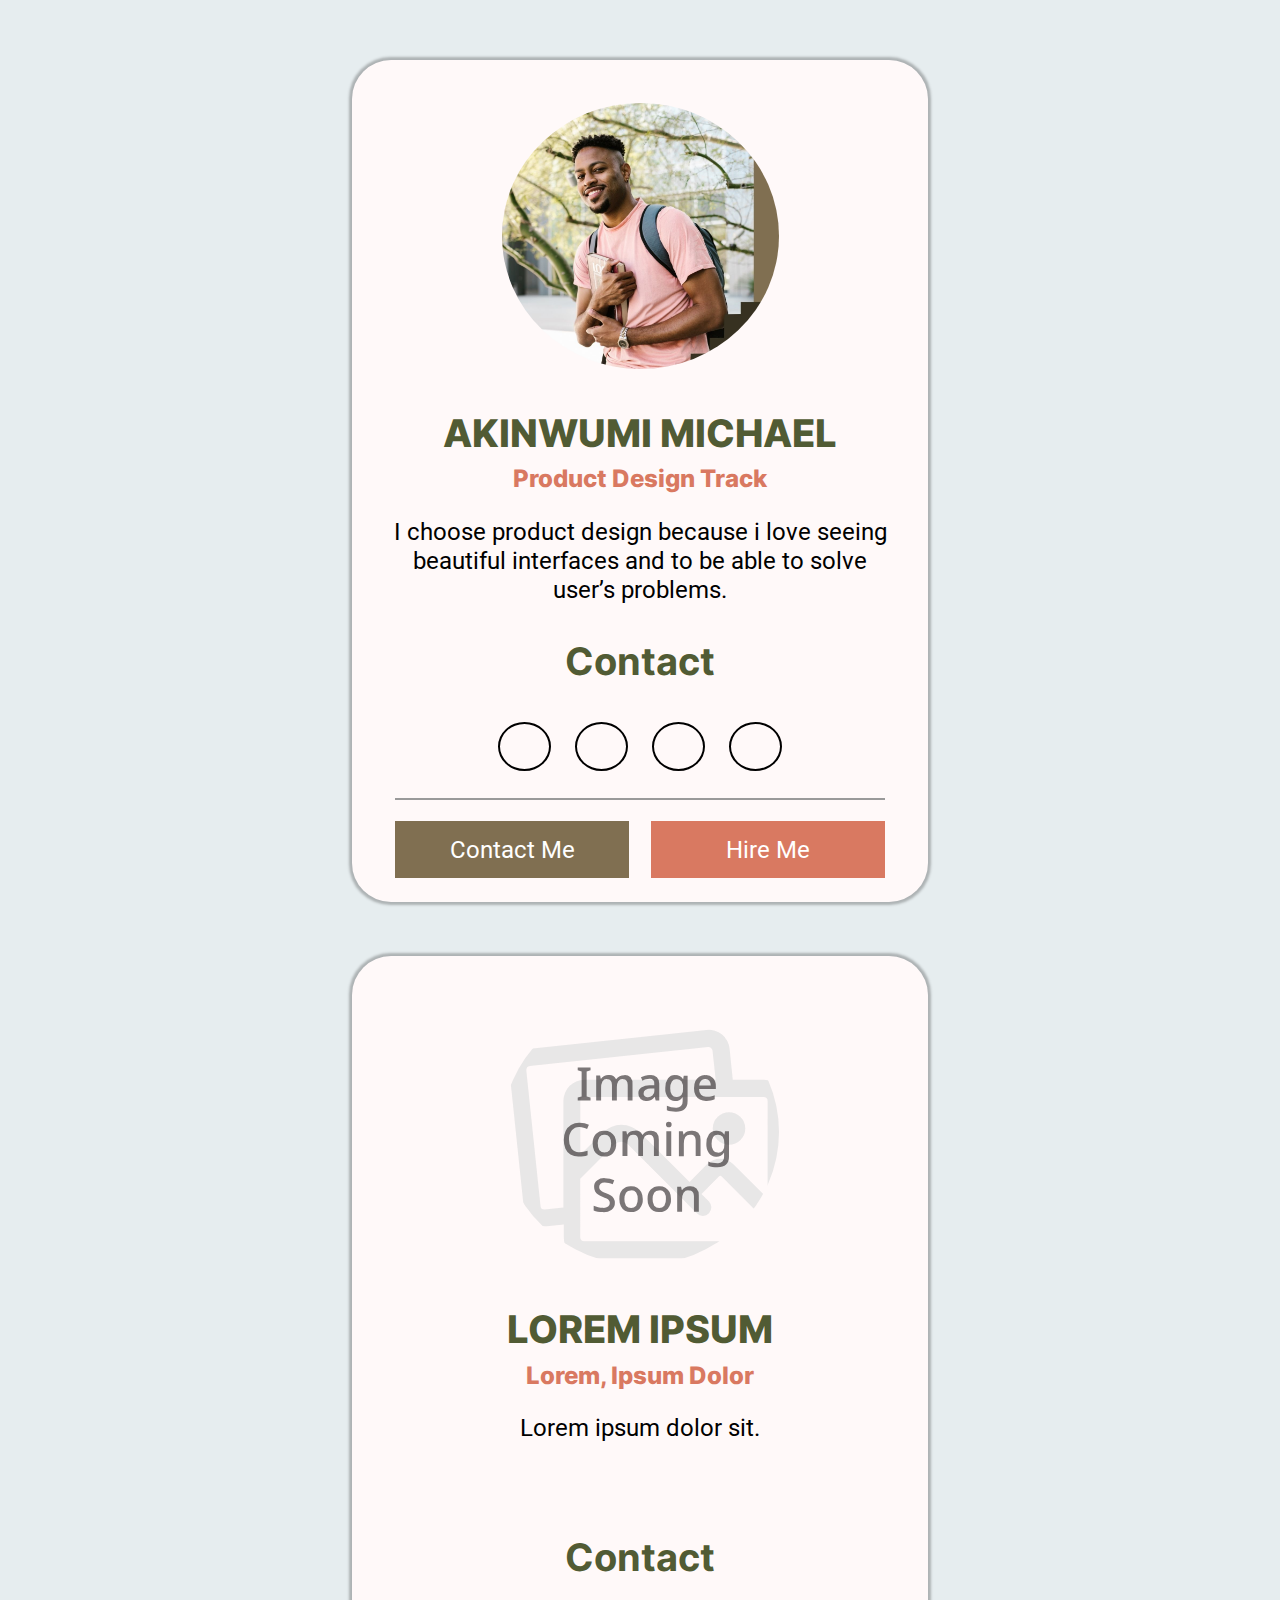
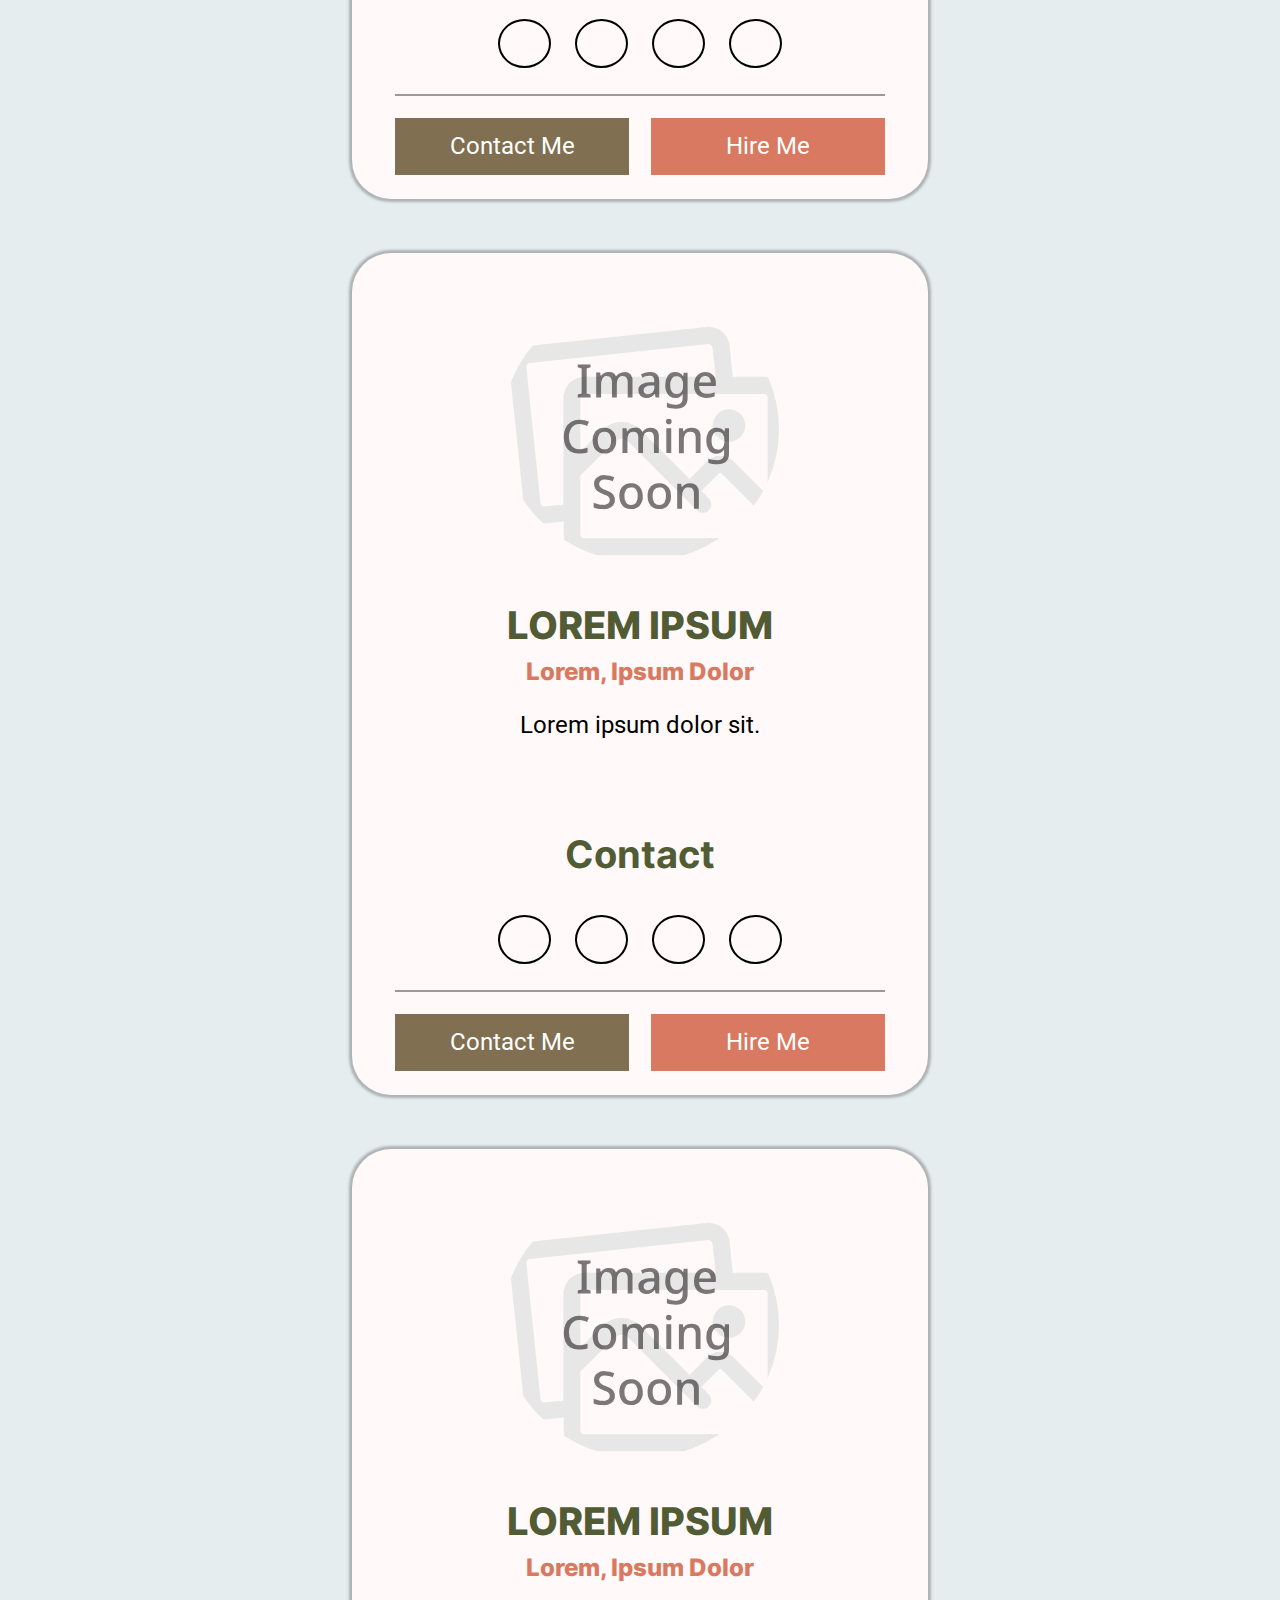
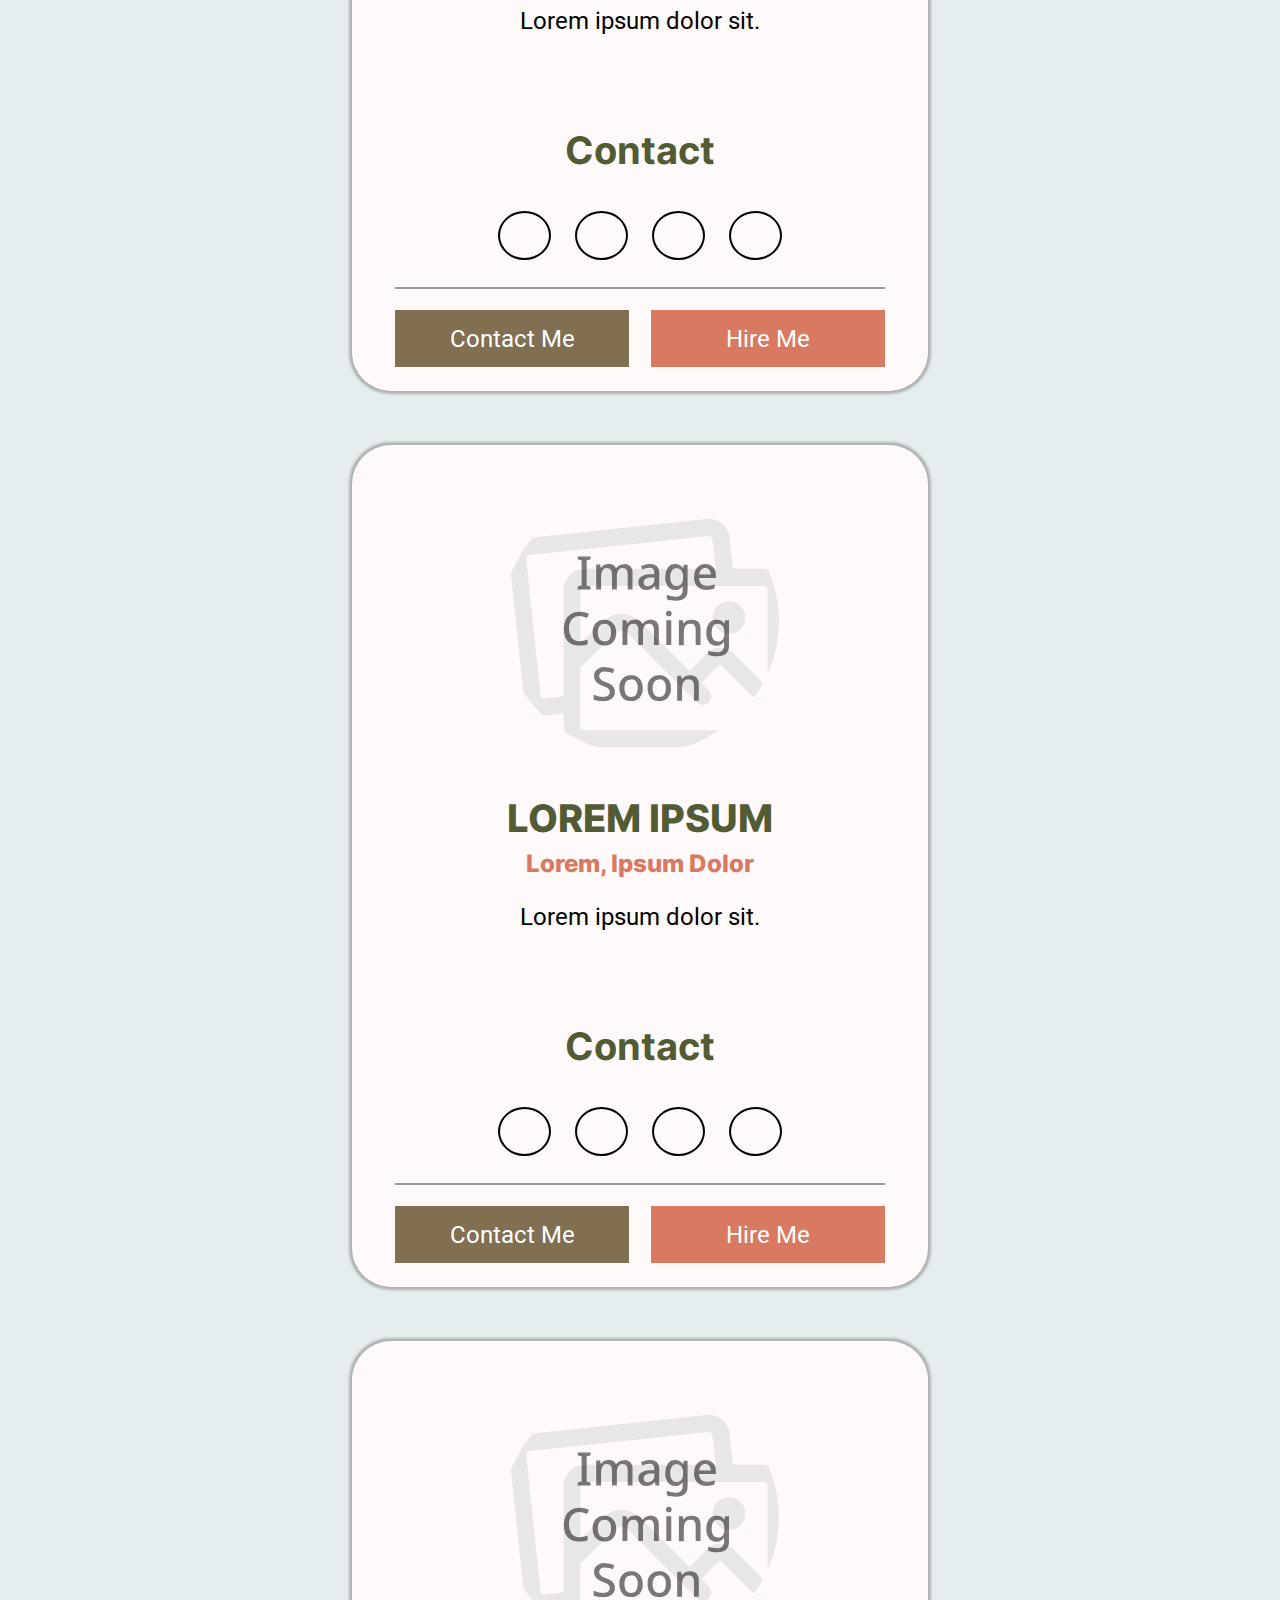
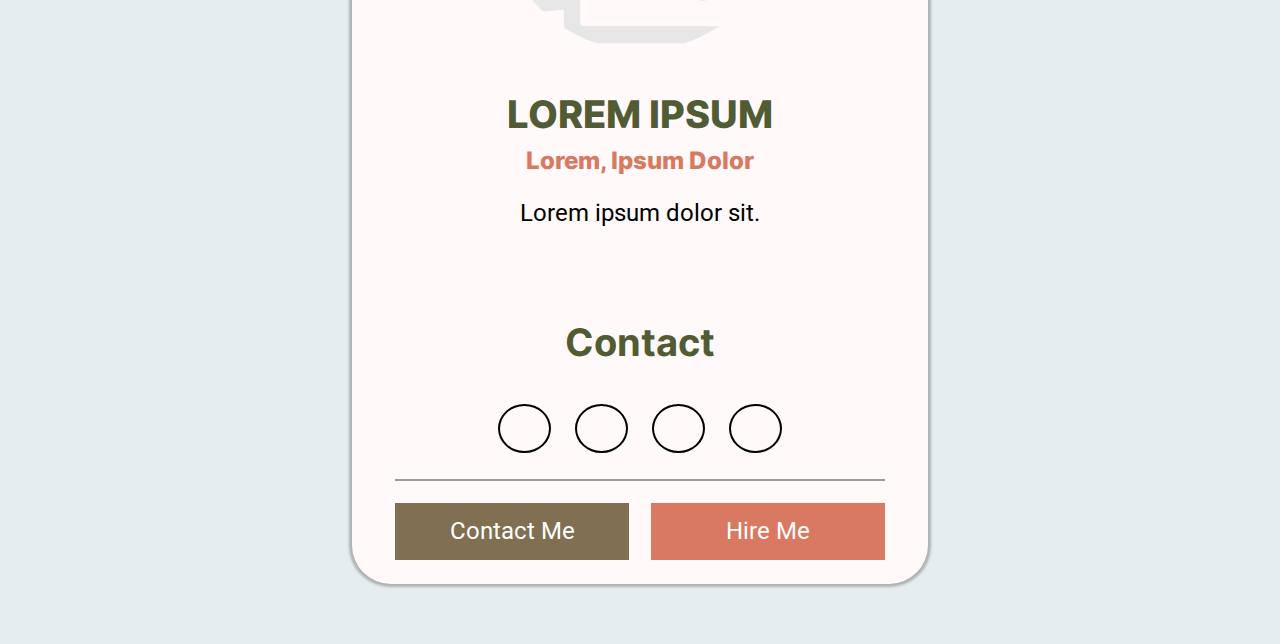
==== commit 02f7ee93: "Fix issues" ====
--- a/assignment-card/index.html
+++ b/assignment-card/index.html
@@ -18,9 +18,9 @@
             <title>Title</title>
       </head>
       <body>
-            <article class="user-card-1">
-                  <header>
-                        <div class="uc1-pfp-wrapper">
+            <article class="user-card">
+                  <header>
+                        <div class="pfp-wrapper">
                               <img
                                     class="uc1-pfp"
                                     src="./assets/images/e0ad8383e7678d2ae6176941e4cc9ec3.jpeg"
@@ -31,7 +31,7 @@
                         <h2 class="uc1-username">Akinwumi Michael</h2>
                         <p class="uc1-occupation">Product design track</p>
                   </header>
-                  <main>
+                  <section>
                         <div class="fixed-height">
                               <p class="uc1-description">
                                     I choose product design because i love
@@ -39,366 +39,356 @@
                                     to solve user’s problems.
                               </p>
                         </div>
-                        <ul class="uc1-h3-margin">
-                              <h3 class="uc1-socials-h3">Contact</h3>
-                              <div class="uc1-socials-div">
-                                    <li class="uc1-social-link">
-                                          <a href="https://www.facebook.com"
-                                                ><i
-                                                      class="fa-brands fa-facebook-f"
-                                                ></i
-                                          ></a>
-                                    </li>
-                                    <li class="uc1-social-link">
-                                          <a href="https://www.whatsapp.com"
-                                                ><i
-                                                      class="fa-brands fa-whatsapp"
-                                                ></i
-                                          ></a>
-                                    </li>
-                                    <li class="uc1-social-link">
-                                          <a href="https://www.instagram.com"
-                                                ><i
-                                                      class="fa-brands fa-instagram"
-                                                ></i
-                                          ></a>
-                                    </li>
-                                    <li class="uc1-social-link">
-                                          <a href="https://twitter.com"
-                                                ><i
-                                                      class="fa-brands fa-twitter"
-                                                ></i
-                                          ></a>
-                                    </li>
-                              </div>
-                        </ul>
-                  </main>
-                  <footer>
-                        <ul class="uc1-footer">
-                              <button class="uc1-button uc1-brown-button">
-                                    Contact me
-                              </button>
-                              <button class="uc1-button uc1-orange-button">
-                                    Hire me
-                              </button>
-                        </ul>
-                  </footer>
-            </article>
-            <article class="user-card">
-                  <header>
-                        <div class="uc-pfp-wrapper">
-                              <img
-                                    class="uc-pfp"
-                                    src="./assets/images/image-not found-outlines-41.svg"
-                                    alt="Profile picture"
-                                    title="Profile picture"
-                              />
-                        </div>
-                        <h2 class="uc-username">Lorem Ipsum</h2>
-                        <p class="uc-occupation">Lorem, ipsum dolor</p>
-                  </header>
-                  <main>
-                        <div class="fixed-height">
-                              <p class="uc-description">
-                                    Lorem ipsum dolor sit.
-                              </p>
-                        </div>
-                        <ul class="uc-h3-margin">
-                              <h3 class="uc-socials-h3">Contact</h3>
-                              <div class="uc-socials-div">
-                                    <li class="uc-social-link">
-                                          <a href="https://www.facebook.com"
-                                                ><i
-                                                      class="fa-brands fa-facebook-f"
-                                                ></i
-                                          ></a>
-                                    </li>
-                                    <li class="uc-social-link">
-                                          <a href="https://www.whatsapp.com"
-                                                ><i
-                                                      class="fa-brands fa-whatsapp"
-                                                ></i
-                                          ></a>
-                                    </li>
-                                    <li class="uc-social-link">
-                                          <a href="https://www.instagram.com"
-                                                ><i
-                                                      class="fa-brands fa-instagram"
-                                                ></i
-                                          ></a>
-                                    </li>
-                                    <li class="uc-social-link">
-                                          <a href="https://twitter.com"
-                                                ><i
-                                                      class="fa-brands fa-twitter"
-                                                ></i
-                                          ></a>
-                                    </li>
-                              </div>
-                        </ul>
-                  </main>
-                  <footer>
-                        <ul class="uc-footer">
-                              <button class="uc-button uc-brown-button">
-                                    Contact me
-                              </button>
-                              <button class="uc-button uc-orange-button">
-                                    Hire me
-                              </button>
-                        </ul>
-                  </footer>
-            </article>
-            <article class="user-card">
-                  <header>
-                        <div class="uc-pfp-wrapper">
-                              <img
-                                    class="uc-pfp"
-                                    src="./assets/images/image-not found-outlines-41.svg"
-                                    alt="Profile picture"
-                                    title="Profile picture"
-                              />
-                        </div>
-                        <h2 class="uc-username">Lorem Ipsum</h2>
-                        <p class="uc-occupation">Lorem, ipsum dolor</p>
-                  </header>
-                  <main>
-                        <div class="fixed-height">
-                              <p class="uc-description">
-                                    Lorem ipsum dolor sit.
-                              </p>
-                        </div>
-                        <ul class="uc-h3-margin">
-                              <h3 class="uc-socials-h3">Contact</h3>
-                              <div class="uc-socials-div">
-                                    <li class="uc-social-link">
-                                          <a href="https://www.facebook.com"
-                                                ><i
-                                                      class="fa-brands fa-facebook-f"
-                                                ></i
-                                          ></a>
-                                    </li>
-                                    <li class="uc-social-link">
-                                          <a href="https://www.whatsapp.com"
-                                                ><i
-                                                      class="fa-brands fa-whatsapp"
-                                                ></i
-                                          ></a>
-                                    </li>
-                                    <li class="uc-social-link">
-                                          <a href="https://www.instagram.com"
-                                                ><i
-                                                      class="fa-brands fa-instagram"
-                                                ></i
-                                          ></a>
-                                    </li>
-                                    <li class="uc-social-link">
-                                          <a href="https://twitter.com"
-                                                ><i
-                                                      class="fa-brands fa-twitter"
-                                                ></i
-                                          ></a>
-                                    </li>
-                              </div>
-                        </ul>
-                  </main>
-                  <footer>
-                        <ul class="uc-footer">
-                              <button class="uc-button uc-brown-button">
-                                    Contact me
-                              </button>
-                              <button class="uc-button uc-orange-button">
-                                    Hire me
-                              </button>
-                        </ul>
-                  </footer>
-            </article>
-            <article class="user-card">
-                  <header>
-                        <div class="uc-pfp-wrapper">
-                              <img
-                                    class="uc-pfp"
-                                    src="./assets/images/image-not found-outlines-41.svg"
-                                    alt="Profile picture"
-                                    title="Profile picture"
-                              />
-                        </div>
-                        <h2 class="uc-username">Lorem Ipsum</h2>
-                        <p class="uc-occupation">Lorem, ipsum dolor</p>
-                  </header>
-                  <main>
-                        <div class="fixed-height">
-                              <p class="uc-description">
-                                    Lorem ipsum dolor sit.
-                              </p>
-                        </div>
-                        <ul class="uc-h3-margin">
-                              <h3 class="uc-socials-h3">Contact</h3>
-                              <div class="uc-socials-div">
-                                    <li class="uc-social-link">
-                                          <a href="https://www.facebook.com"
-                                                ><i
-                                                      class="fa-brands fa-facebook-f"
-                                                ></i
-                                          ></a>
-                                    </li>
-                                    <li class="uc-social-link">
-                                          <a href="https://www.whatsapp.com"
-                                                ><i
-                                                      class="fa-brands fa-whatsapp"
-                                                ></i
-                                          ></a>
-                                    </li>
-                                    <li class="uc-social-link">
-                                          <a href="https://www.instagram.com"
-                                                ><i
-                                                      class="fa-brands fa-instagram"
-                                                ></i
-                                          ></a>
-                                    </li>
-                                    <li class="uc-social-link">
-                                          <a href="https://twitter.com"
-                                                ><i
-                                                      class="fa-brands fa-twitter"
-                                                ></i
-                                          ></a>
-                                    </li>
-                              </div>
-                        </ul>
-                  </main>
-                  <footer>
-                        <ul class="uc-footer">
-                              <button class="uc-button uc-brown-button">
-                                    Contact me
-                              </button>
-                              <button class="uc-button uc-orange-button">
-                                    Hire me
-                              </button>
-                        </ul>
-                  </footer>
-            </article>
-            <article class="user-card">
-                  <header>
-                        <div class="uc-pfp-wrapper">
-                              <img
-                                    class="uc-pfp"
-                                    src="./assets/images/image-not found-outlines-41.svg"
-                                    alt="Profile picture"
-                                    title="Profile picture"
-                              />
-                        </div>
-                        <h2 class="uc-username">Lorem Ipsum</h2>
-                        <p class="uc-occupation">Lorem, ipsum dolor</p>
-                  </header>
-                  <main>
-                        <div class="fixed-height">
-                              <p class="uc-description">
-                                    Lorem ipsum dolor sit.
-                              </p>
-                        </div>
-                        <ul class="uc-h3-margin">
-                              <h3 class="uc-socials-h3">Contact</h3>
-                              <div class="uc-socials-div">
-                                    <li class="uc-social-link">
-                                          <a href="https://www.facebook.com"
-                                                ><i
-                                                      class="fa-brands fa-facebook-f"
-                                                ></i
-                                          ></a>
-                                    </li>
-                                    <li class="uc-social-link">
-                                          <a href="https://www.whatsapp.com"
-                                                ><i
-                                                      class="fa-brands fa-whatsapp"
-                                                ></i
-                                          ></a>
-                                    </li>
-                                    <li class="uc-social-link">
-                                          <a href="https://www.instagram.com"
-                                                ><i
-                                                      class="fa-brands fa-instagram"
-                                                ></i
-                                          ></a>
-                                    </li>
-                                    <li class="uc-social-link">
-                                          <a href="https://twitter.com"
-                                                ><i
-                                                      class="fa-brands fa-twitter"
-                                                ></i
-                                          ></a>
-                                    </li>
-                              </div>
-                        </ul>
-                  </main>
-                  <footer>
-                        <ul class="uc-footer">
-                              <button class="uc-button uc-brown-button">
-                                    Contact me
-                              </button>
-                              <button class="uc-button uc-orange-button">
-                                    Hire me
-                              </button>
-                        </ul>
-                  </footer>
-            </article>
-            <article class="user-card">
-                  <header>
-                        <div class="uc-pfp-wrapper">
-                              <img
-                                    class="uc-pfp"
-                                    src="./assets/images/image-not found-outlines-41.svg"
-                                    alt="Profile picture"
-                                    title="Profile picture"
-                              />
-                        </div>
-                        <h2 class="uc-username">Lorem Ipsum</h2>
-                        <p class="uc-occupation">Lorem, ipsum dolor</p>
-                  </header>
-                  <main>
-                        <div class="fixed-height">
-                              <p class="uc-description">
-                                    Lorem ipsum dolor sit.
-                              </p>
-                        </div>
-                        <ul class="uc-h3-margin">
-                              <h3 class="uc-socials-h3">Contact</h3>
-                              <div class="uc-socials-div">
-                                    <li class="uc-social-link">
-                                          <a href="https://www.facebook.com"
-                                                ><i
-                                                      class="fa-brands fa-facebook-f"
-                                                ></i
-                                          ></a>
-                                    </li>
-                                    <li class="uc-social-link">
-                                          <a href="https://www.whatsapp.com"
-                                                ><i
-                                                      class="fa-brands fa-whatsapp"
-                                                ></i
-                                          ></a>
-                                    </li>
-                                    <li class="uc-social-link">
-                                          <a href="https://www.instagram.com"
-                                                ><i
-                                                      class="fa-brands fa-instagram"
-                                                ></i
-                                          ></a>
-                                    </li>
-                                    <li class="uc-social-link">
-                                          <a href="https://twitter.com"
-                                                ><i
-                                                      class="fa-brands fa-twitter"
-                                                ></i
-                                          ></a>
-                                    </li>
-                              </div>
-                        </ul>
-                  </main>
-                  <footer>
-                        <ul class="uc-footer">
-                              <button class="uc-button uc-brown-button">
-                                    Contact me
-                              </button>
-                              <button class="uc-button uc-orange-button">
+                        <h3 class="socials-h3">Contact</h3>
+                        <ul>
+                              <div class="socials-div">
+                                    <li class="social-link">
+                                          <a href="https://www.facebook.com"
+                                                ><i
+                                                      class="fa-brands fa-facebook-f"
+                                                ></i
+                                          ></a>
+                                    </li>
+                                    <li class="social-link">
+                                          <a href="https://www.whatsapp.com"
+                                                ><i
+                                                      class="fa-brands fa-whatsapp"
+                                                ></i
+                                          ></a>
+                                    </li>
+                                    <li class="social-link">
+                                          <a href="https://www.instagram.com"
+                                                ><i
+                                                      class="fa-brands fa-instagram"
+                                                ></i
+                                          ></a>
+                                    </li>
+                                    <li class="social-link">
+                                          <a href="https://twitter.com"
+                                                ><i
+                                                      class="fa-brands fa-twitter"
+                                                ></i
+                                          ></a>
+                                    </li>
+                              </div>
+                        </ul>
+                  </section>
+                  <footer>
+                        <ul class="footer">
+                              <button class="button brown-button">
+                                    Contact me
+                              </button>
+                              <button class="button orange-button">
+                                    Hire me
+                              </button>
+                        </ul>
+                  </footer>
+            </article>
+            <article class="user-card">
+                  <header>
+                        <div class="pfp-wrapper">
+                              <img
+                                    class="pfp"
+                                    src="./assets/images/image-not found-outlines-41.svg"
+                                    alt="Profile picture"
+                                    title="Profile picture"
+                              />
+                        </div>
+                        <h2 class="username">Lorem Ipsum</h2>
+                        <p class="occupation">Lorem, ipsum dolor</p>
+                  </header>
+                  <section>
+                        <div class="fixed-height">
+                              <p class="description">Lorem ipsum dolor sit.</p>
+                        </div>
+                        <h3 class="socials-h3">Contact</h3>
+                        <ul>
+                              <div class="socials-div">
+                                    <li class="social-link">
+                                          <a href="https://www.facebook.com"
+                                                ><i
+                                                      class="fa-brands fa-facebook-f"
+                                                ></i
+                                          ></a>
+                                    </li>
+                                    <li class="social-link">
+                                          <a href="https://www.whatsapp.com"
+                                                ><i
+                                                      class="fa-brands fa-whatsapp"
+                                                ></i
+                                          ></a>
+                                    </li>
+                                    <li class="social-link">
+                                          <a href="https://www.instagram.com"
+                                                ><i
+                                                      class="fa-brands fa-instagram"
+                                                ></i
+                                          ></a>
+                                    </li>
+                                    <li class="social-link">
+                                          <a href="https://twitter.com"
+                                                ><i
+                                                      class="fa-brands fa-twitter"
+                                                ></i
+                                          ></a>
+                                    </li>
+                              </div>
+                        </ul>
+                  </section>
+                  <footer>
+                        <ul class="footer">
+                              <button class="button brown-button">
+                                    Contact me
+                              </button>
+                              <button class="button orange-button">
+                                    Hire me
+                              </button>
+                        </ul>
+                  </footer>
+            </article>
+            <article class="user-card">
+                  <header>
+                        <div class="pfp-wrapper">
+                              <img
+                                    class="pfp"
+                                    src="./assets/images/image-not found-outlines-41.svg"
+                                    alt="Profile picture"
+                                    title="Profile picture"
+                              />
+                        </div>
+                        <h2 class="username">Lorem Ipsum</h2>
+                        <p class="occupation">Lorem, ipsum dolor</p>
+                  </header>
+                  <section>
+                        <div class="fixed-height">
+                              <p class="description">Lorem ipsum dolor sit.</p>
+                        </div>
+                        <h3 class="socials-h3">Contact</h3>
+                        <ul>
+                              <div class="socials-div">
+                                    <li class="social-link">
+                                          <a href="https://www.facebook.com"
+                                                ><i
+                                                      class="fa-brands fa-facebook-f"
+                                                ></i
+                                          ></a>
+                                    </li>
+                                    <li class="social-link">
+                                          <a href="https://www.whatsapp.com"
+                                                ><i
+                                                      class="fa-brands fa-whatsapp"
+                                                ></i
+                                          ></a>
+                                    </li>
+                                    <li class="social-link">
+                                          <a href="https://www.instagram.com"
+                                                ><i
+                                                      class="fa-brands fa-instagram"
+                                                ></i
+                                          ></a>
+                                    </li>
+                                    <li class="social-link">
+                                          <a href="https://twitter.com"
+                                                ><i
+                                                      class="fa-brands fa-twitter"
+                                                ></i
+                                          ></a>
+                                    </li>
+                              </div>
+                        </ul>
+                  </section>
+                  <footer>
+                        <ul class="footer">
+                              <button class="button brown-button">
+                                    Contact me
+                              </button>
+                              <button class="button orange-button">
+                                    Hire me
+                              </button>
+                        </ul>
+                  </footer>
+            </article>
+            <article class="user-card">
+                  <header>
+                        <div class="pfp-wrapper">
+                              <img
+                                    class="pfp"
+                                    src="./assets/images/image-not found-outlines-41.svg"
+                                    alt="Profile picture"
+                                    title="Profile picture"
+                              />
+                        </div>
+                        <h2 class="username">Lorem Ipsum</h2>
+                        <p class="occupation">Lorem, ipsum dolor</p>
+                  </header>
+                  <section>
+                        <div class="fixed-height">
+                              <p class="description">Lorem ipsum dolor sit.</p>
+                        </div>
+                        <h3 class="socials-h3">Contact</h3>
+                        <ul>
+                              <div class="socials-div">
+                                    <li class="social-link">
+                                          <a href="https://www.facebook.com"
+                                                ><i
+                                                      class="fa-brands fa-facebook-f"
+                                                ></i
+                                          ></a>
+                                    </li>
+                                    <li class="social-link">
+                                          <a href="https://www.whatsapp.com"
+                                                ><i
+                                                      class="fa-brands fa-whatsapp"
+                                                ></i
+                                          ></a>
+                                    </li>
+                                    <li class="social-link">
+                                          <a href="https://www.instagram.com"
+                                                ><i
+                                                      class="fa-brands fa-instagram"
+                                                ></i
+                                          ></a>
+                                    </li>
+                                    <li class="social-link">
+                                          <a href="https://twitter.com"
+                                                ><i
+                                                      class="fa-brands fa-twitter"
+                                                ></i
+                                          ></a>
+                                    </li>
+                              </div>
+                        </ul>
+                  </section>
+                  <footer>
+                        <ul class="footer">
+                              <button class="button brown-button">
+                                    Contact me
+                              </button>
+                              <button class="button orange-button">
+                                    Hire me
+                              </button>
+                        </ul>
+                  </footer>
+            </article>
+            <article class="user-card">
+                  <header>
+                        <div class="pfp-wrapper">
+                              <img
+                                    class="pfp"
+                                    src="./assets/images/image-not found-outlines-41.svg"
+                                    alt="Profile picture"
+                                    title="Profile picture"
+                              />
+                        </div>
+                        <h2 class="username">Lorem Ipsum</h2>
+                        <p class="occupation">Lorem, ipsum dolor</p>
+                  </header>
+                  <section>
+                        <div class="fixed-height">
+                              <p class="description">Lorem ipsum dolor sit.</p>
+                        </div>
+                        <h3 class="socials-h3">Contact</h3>
+                        <ul>
+                              <div class="socials-div">
+                                    <li class="social-link">
+                                          <a href="https://www.facebook.com"
+                                                ><i
+                                                      class="fa-brands fa-facebook-f"
+                                                ></i
+                                          ></a>
+                                    </li>
+                                    <li class="social-link">
+                                          <a href="https://www.whatsapp.com"
+                                                ><i
+                                                      class="fa-brands fa-whatsapp"
+                                                ></i
+                                          ></a>
+                                    </li>
+                                    <li class="social-link">
+                                          <a href="https://www.instagram.com"
+                                                ><i
+                                                      class="fa-brands fa-instagram"
+                                                ></i
+                                          ></a>
+                                    </li>
+                                    <li class="social-link">
+                                          <a href="https://twitter.com"
+                                                ><i
+                                                      class="fa-brands fa-twitter"
+                                                ></i
+                                          ></a>
+                                    </li>
+                              </div>
+                        </ul>
+                  </section>
+                  <footer>
+                        <ul class="footer">
+                              <button class="button brown-button">
+                                    Contact me
+                              </button>
+                              <button class="button orange-button">
+                                    Hire me
+                              </button>
+                        </ul>
+                  </footer>
+            </article>
+            <article class="user-card">
+                  <header>
+                        <div class="pfp-wrapper">
+                              <img
+                                    class="pfp"
+                                    src="./assets/images/image-not found-outlines-41.svg"
+                                    alt="Profile picture"
+                                    title="Profile picture"
+                              />
+                        </div>
+                        <h2 class="username">Lorem Ipsum</h2>
+                        <p class="occupation">Lorem, ipsum dolor</p>
+                  </header>
+                  <section>
+                        <div class="fixed-height">
+                              <p class="description">Lorem ipsum dolor sit.</p>
+                        </div>
+                        <h3 class="socials-h3">Contact</h3>
+                        <ul>
+                              <div class="socials-div">
+                                    <li class="social-link">
+                                          <a href="https://www.facebook.com"
+                                                ><i
+                                                      class="fa-brands fa-facebook-f"
+                                                ></i
+                                          ></a>
+                                    </li>
+                                    <li class="social-link">
+                                          <a href="https://www.whatsapp.com"
+                                                ><i
+                                                      class="fa-brands fa-whatsapp"
+                                                ></i
+                                          ></a>
+                                    </li>
+                                    <li class="social-link">
+                                          <a href="https://www.instagram.com"
+                                                ><i
+                                                      class="fa-brands fa-instagram"
+                                                ></i
+                                          ></a>
+                                    </li>
+                                    <li class="social-link">
+                                          <a href="https://twitter.com"
+                                                ><i
+                                                      class="fa-brands fa-twitter"
+                                                ></i
+                                          ></a>
+                                    </li>
+                              </div>
+                        </ul>
+                  </section>
+                  <footer>
+                        <ul class="footer">
+                              <button class="button brown-button">
+                                    Contact me
+                              </button>
+                              <button class="button orange-button">
                                     Hire me
                               </button>
                         </ul>
--- a/assignment-card/assets/css/styles.css
+++ b/assignment-card/assets/css/styles.css
@@ -17,7 +17,6 @@
 }
 body {
       display: flex;
-      box-sizing: border-box;
       text-align: center;
       line-height: 1.2;
       padding: 2.5rem;
@@ -29,24 +28,23 @@
       cursor: pointer;
 }
 
-.user-card-1 {
+.user-card {
       display: flex;
-      min-width: 24rem;
-      max-width: 24rem;
-      min-height: 35.125rem;
+      width: 24rem;
       border-radius: 39px;
       margin: 0 auto;
       flex-direction: column;
       background-color: #fff9f9;
       box-shadow: 0 0 2.5px 2.5px rgba(0, 0, 0, 0.25);
 }
-.uc1-pfp {
+.uc1-pfp,
+.pfp {
       width: 290px;
       height: 290px;
       object-fit: cover;
       object-position: left;
 }
-.uc1-pfp-wrapper {
+.pfp-wrapper {
       display: inline-block;
       width: 277px;
       height: 266px;
@@ -60,44 +58,54 @@
       text-overflow: clip;
 }
 .uc1-username,
-.uc1-occupation {
+.uc1-occupation,
+.username,
+.occupation {
       font-family: Inter-ExtraBold, Verdana, Tahoma, sans-serif;
 }
 .uc1-username,
 .uc1-occupation,
 .uc1-description,
-.uc1-socials-h3 {
+.username,
+.occupation,
+.description,
+.socials-h3 {
       padding: 0 1.5rem;
 }
-.uc1-username {
+.uc1-username,
+.username {
       text-transform: uppercase;
       font-size: 1.6rem;
       padding-bottom: 0.4rem;
       color: var(--user-card-1__greenish-color);
 }
-.uc1-occupation {
+.uc1-occupation,
+.occupation {
       text-transform: capitalize;
       padding-bottom: 1rem;
       color: var(--user-card-1__orange-color);
 }
+.uc1-username,
+.uc1-occupation,
+.usernaeme,
+.occupation {
+      white-space: nowrap;
+      overflow: hidden;
+      text-overflow: ellipsis;
+}
 .uc1-description,
-.uc1-button {
+.description,
+.button {
       font-family: Roboto, Verdana, Tahoma, sans-serif;
 }
-.uc1-description {
-      font-family: Roboto, Verdana, Tahoma, sans-serif;
-}
-.uc1-h3-margin,
-.uc-h3-margin {
-      margin-top: 1.4rem;
-}
-.uc1-socials-h3 {
+.socials-h3 {
       font-family: Inter-Bold, Verdana, Tahoma, sans-serif;
       font-size: 1.6rem;
       padding-bottom: 1rem;
+      margin-top: 1.4rem;
       color: var(--user-card-1__greenish-color);
 }
-.uc1-socials-div {
+.socials-div {
       display: flex;
       justify-content: center;
       gap: 1rem;
@@ -110,7 +118,7 @@
 a:visited {
       color: black;
 }
-.uc1-social-link {
+.social-link {
       display: flex;
       position: relative;
       justify-content: center;
@@ -136,7 +144,7 @@
       font-size: 1.4rem;
       position: absolute;
       left: 21%;
-      top: 15%;
+      top: 13%;
 }
 .fa-twitter {
       font-size: 1.2rem;
@@ -144,15 +152,15 @@
       left: 23%;
       top: 20%;
 }
-.uc1-footer {
+.footer {
       display: flex;
       border-top: 2px solid #9a9a9a;
       margin: 0 1.8rem;
       justify-content: space-between;
       gap: 0.9rem;
-      padding: 0.9rem 0 0.5rem;
+      padding: 0.9rem 0 1rem;
 }
-.uc1-button {
+.button {
       border: none;
       outline: none;
       box-shadow: none;
@@ -162,134 +170,9 @@
       text-transform: capitalize;
       color: white;
 }
-.uc1-brown-button {
+.brown-button {
       background-color: #806f51;
 }
-.uc1-orange-button {
+.orange-button {
       background-color: var(--user-card-1__orange-color);
 }
-
-.user-card {
-      display: flex;
-      min-width: 24rem;
-      max-width: 24rem;
-      min-height: 35.125rem;
-      border-radius: 39px;
-      margin: 0 auto;
-      flex-direction: column;
-      background-color: #fff9f9;
-      box-shadow: 0 0 2.5px 2.5px rgba(0, 0, 0, 0.25);
-}
-.uc-pfp {
-      width: 290px;
-      height: 290px;
-      object-fit: cover;
-}
-.uc-pfp-wrapper {
-      display: inline-block;
-      width: 277px;
-      height: 266px;
-      border-radius: 50%;
-      overflow: hidden;
-      margin: 1.8rem 6.2rem 1.4rem;
-}
-.uc-username,
-.uc-occupation {
-      font-family: Inter-ExtraBold, Verdana, Tahoma, sans-serif;
-}
-.uc-username,
-.uc-occupation,
-.uc-description,
-.uc-socials-h3 {
-      padding: 0 1.5rem;
-}
-.uc-username {
-      text-transform: uppercase;
-      font-size: 1.6rem;
-      padding-bottom: 0.4rem;
-      color: var(--user-card-1__greenish-color);
-}
-.uc-occupation {
-      text-transform: capitalize;
-      padding-bottom: 1rem;
-      color: var(--user-card-1__orange-color);
-}
-.uc-description,
-.uc-button {
-      font-family: Roboto, Verdana, Tahoma, sans-serif;
-}
-.uc-description {
-      font-family: Roboto, Verdana, Tahoma, sans-serif;
-      padding-bottom: 1.4rem;
-}
-.uc-socials-h3 {
-      font-family: Inter-Bold, Verdana, Tahoma, sans-serif;
-      font-size: 1.6rem;
-      padding-bottom: 1rem;
-      color: var(--user-card-1__greenish-color);
-}
-.uc-socials-div {
-      display: flex;
-      justify-content: center;
-      gap: 1rem;
-      padding: 0.6rem;
-      margin: 0 5rem 0.5rem;
-}
-.uc-social-link {
-      display: flex;
-      position: relative;
-      justify-content: center;
-      align-items: center;
-      border: 2px solid black;
-      border-radius: 50%;
-      width: 49px;
-      height: 45px;
-}
-.fa-facebook-f {
-      font-size: 1.5rem;
-      position: absolute;
-      left: 28%;
-      top: 24%;
-}
-.fa-whatsapp {
-      font-size: 1.35rem;
-      position: absolute;
-      left: 23%;
-      top: 15%;
-}
-.fa-instagram {
-      font-size: 1.4rem;
-      position: absolute;
-      left: 21%;
-      top: 15%;
-}
-.fa-twitter {
-      font-size: 1.2rem;
-      position: absolute;
-      left: 23%;
-      top: 20%;
-}
-.uc-footer {
-      display: flex;
-      border-top: 2px solid #9a9a9a;
-      margin: 0 1.8rem;
-      justify-content: space-between;
-      gap: 0.9rem;
-      padding: 0.9rem 0 0.5rem;
-}
-.uc-button {
-      border: none;
-      outline: none;
-      box-shadow: none;
-      font-size: 24px;
-      width: 9.8rem;
-      padding: 0.6rem;
-      text-transform: capitalize;
-      color: white;
-}
-.uc-brown-button {
-      background-color: #806f51;
-}
-.uc-orange-button {
-      background-color: var(--user-card-1__orange-color);
-}
